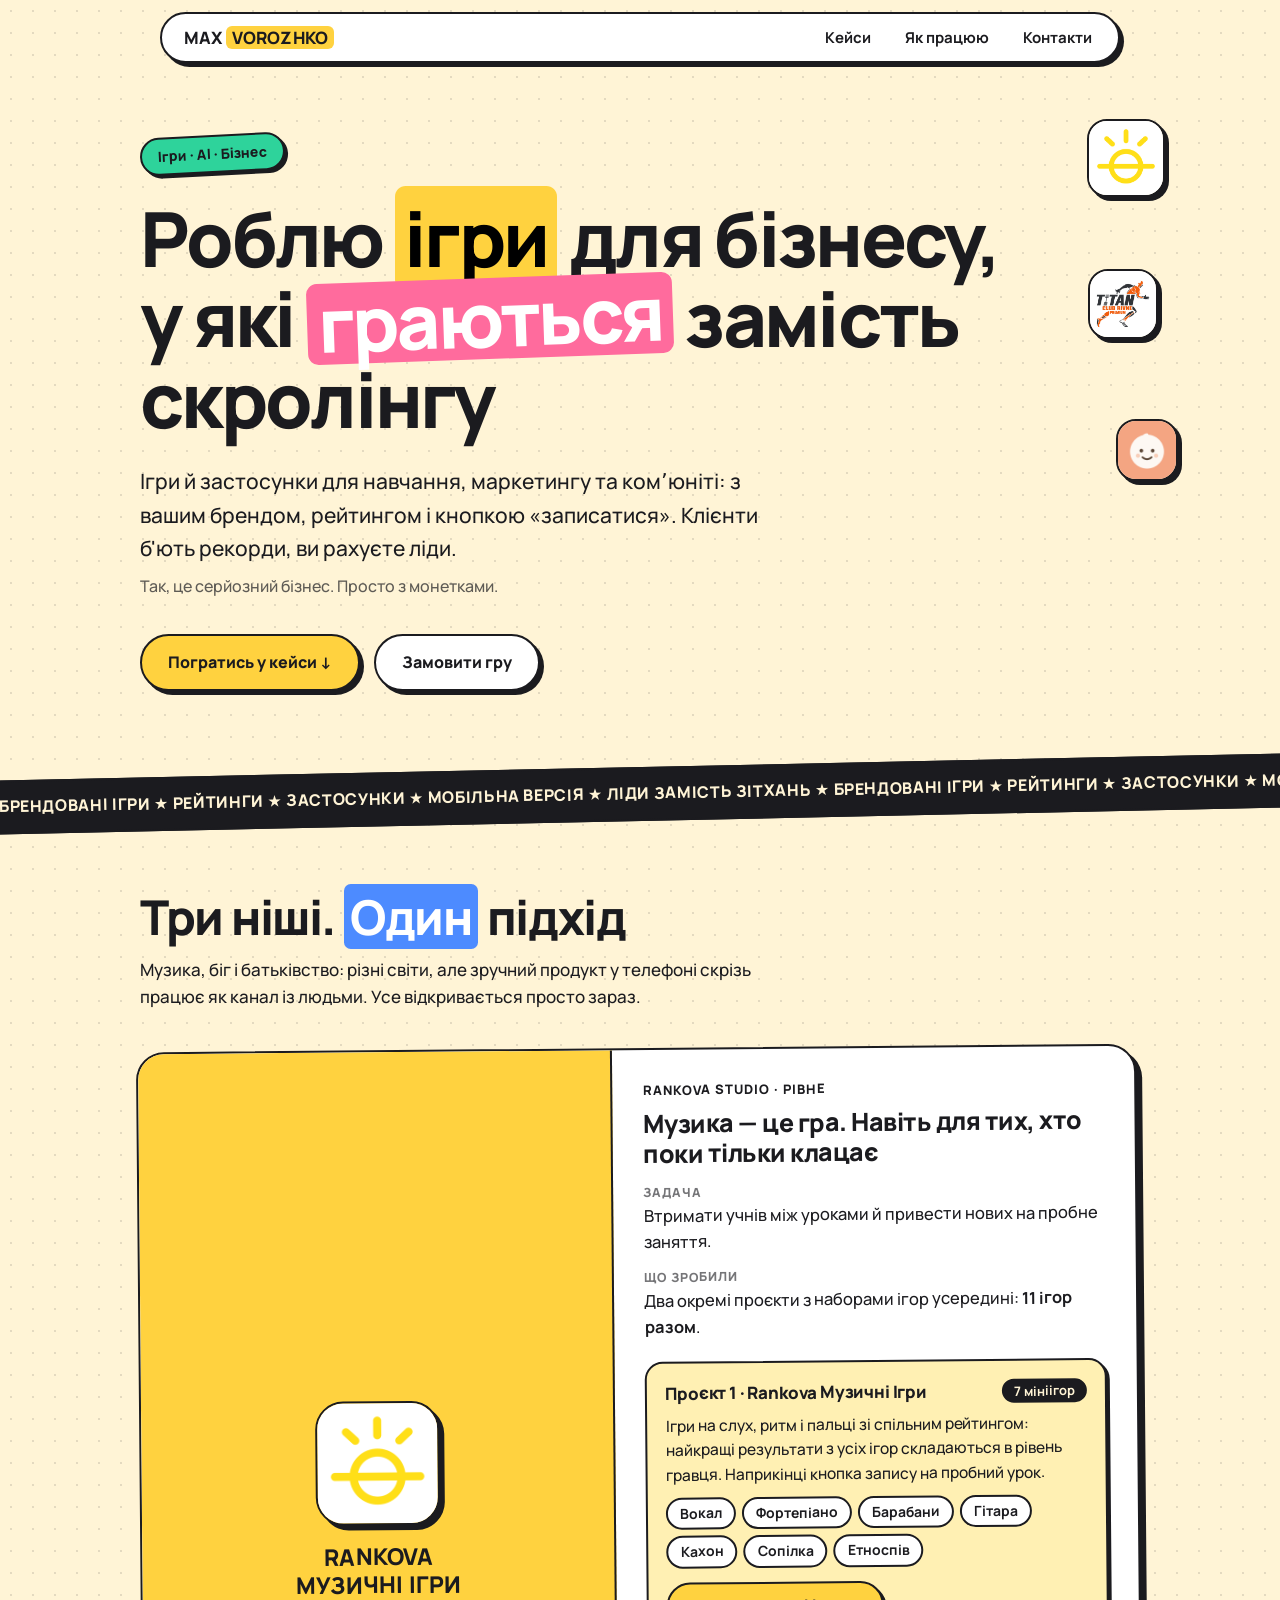
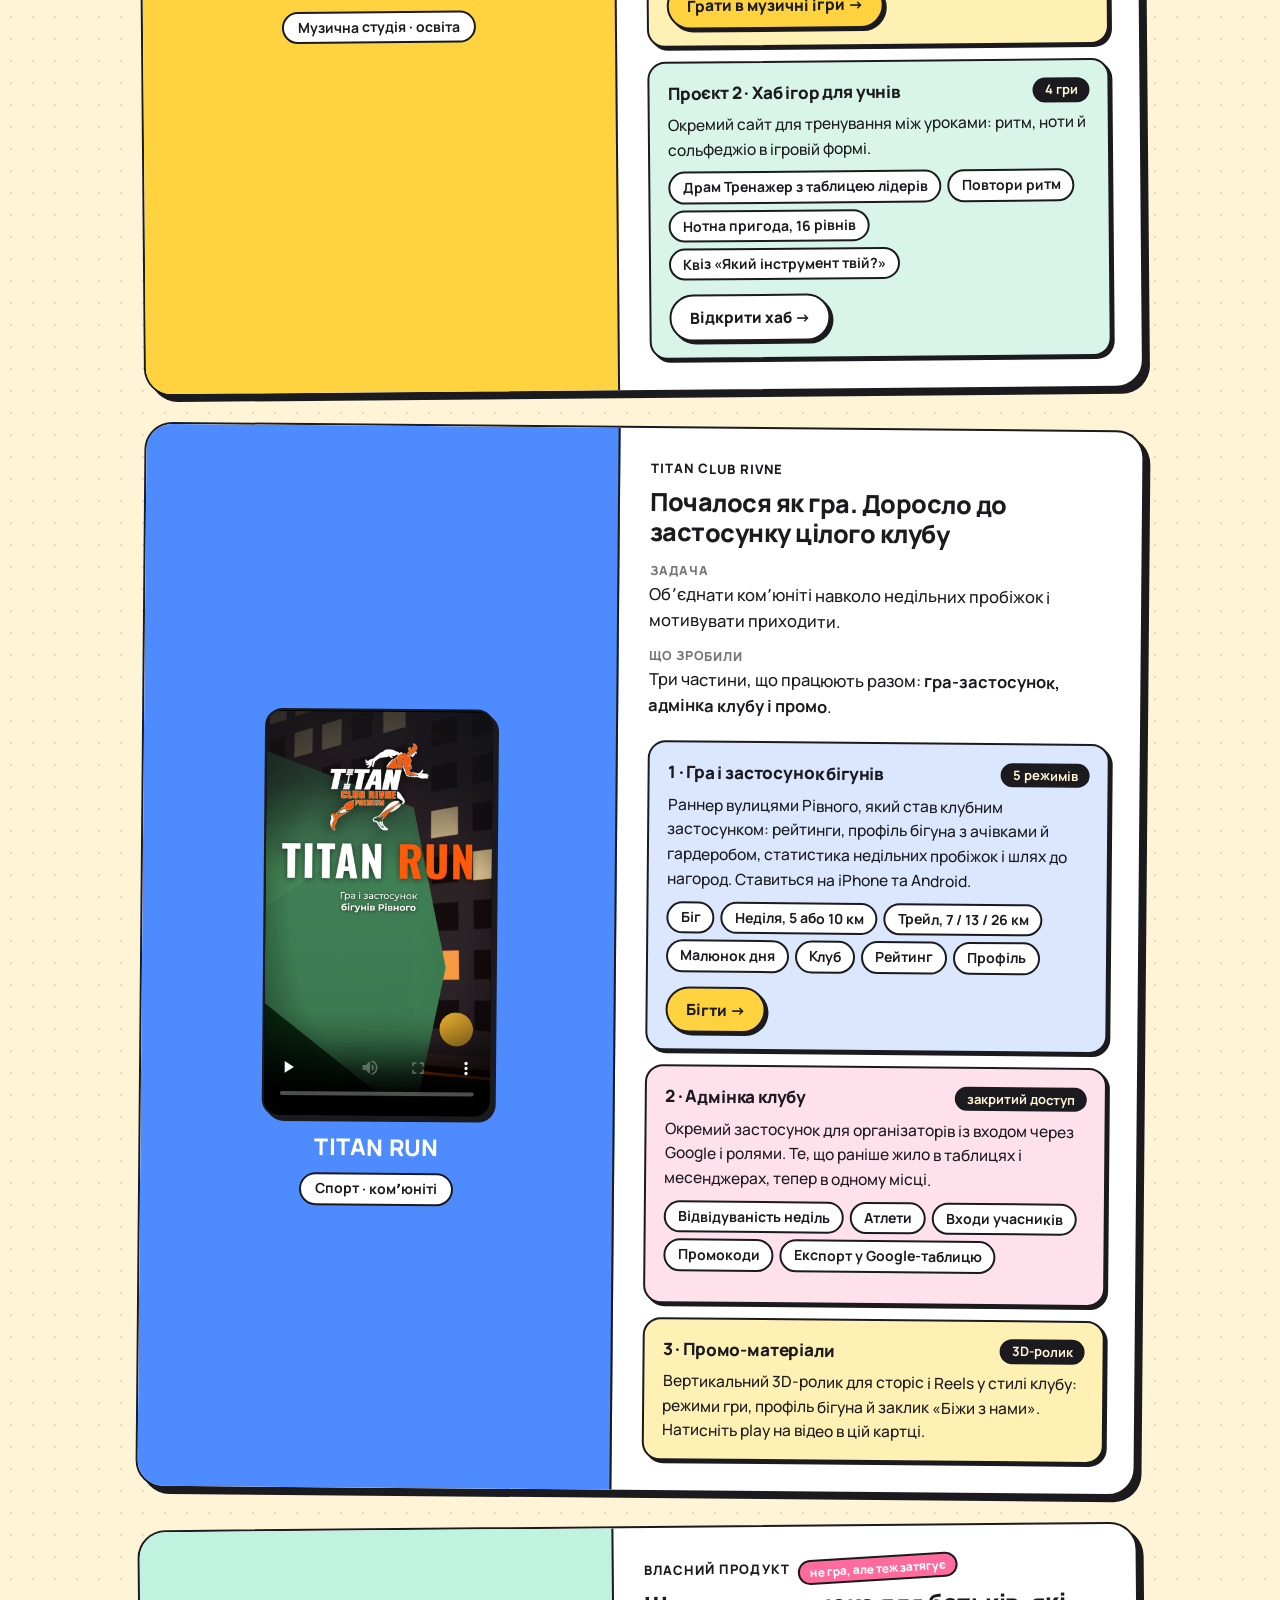
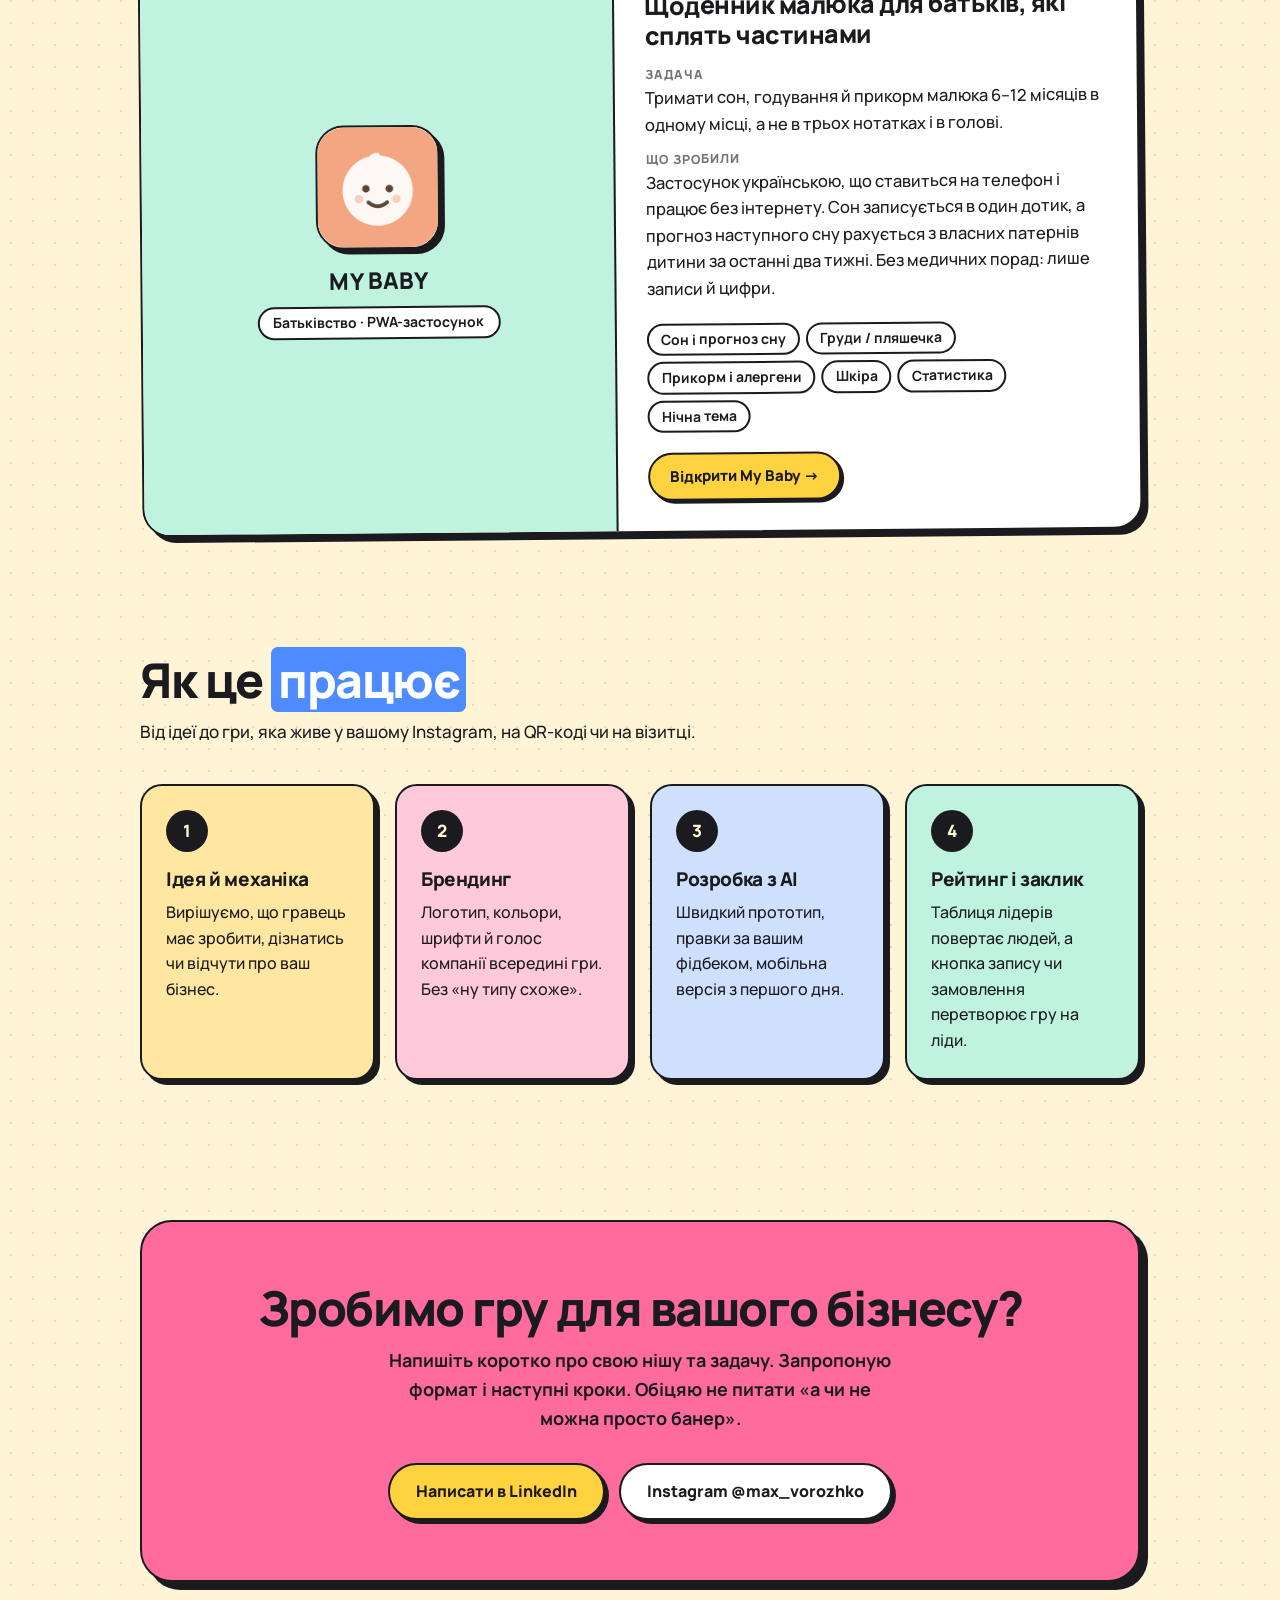
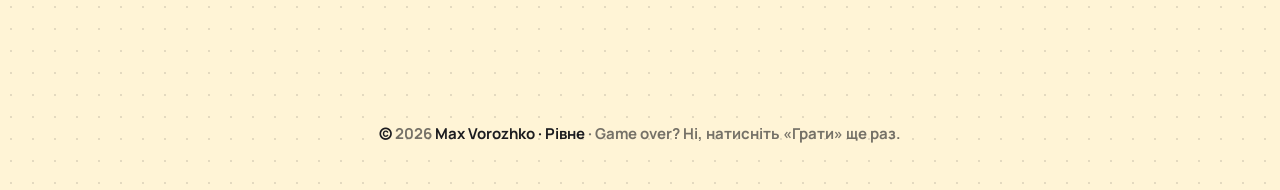
==== ig/index.html @ 33a1a776 "Add Instagram version of the portfolio without the Carbonis case Co-Authored-By: Claude Opus 5.5 <no" ====
<!doctype html>
<html lang="uk">
<head>
<meta charset="utf-8">
<meta name="viewport" content="width=device-width, initial-scale=1">
<title>Max Vorozhko — ігри й застосунки для бізнесу</title>
<meta name="description" content="Роблю брендовані ігри й застосунки для бізнесу: навчання, маркетинг, комʼюніті. Кейси: Rankova Studio, Titan Club Rivne, My Baby.">
<meta property="og:title" content="Max Vorozhko — ігри, в які хочеться зіграти ще раз">
<meta property="og:description" content="Брендовані ігри для бізнесу. Клієнти граються, ви рахуєте ліди.">
<meta property="og:type" content="website">
<meta property="og:url" content="https://max-vorozhko.github.io/ig/">
<meta name="theme-color" content="#fff4d6">
<link rel="icon" href="../favicon.ico" sizes="48x48">
<link rel="icon" type="image/svg+xml" href="../favicon.svg">
<link rel="icon" type="image/png" sizes="32x32" href="../favicon-32.png">
<link rel="icon" type="image/png" sizes="192x192" href="../icon-192.png">
<link rel="apple-touch-icon" href="../apple-touch-icon.png">
<link rel="preconnect" href="https://fonts.googleapis.com">
<link rel="preconnect" href="https://fonts.gstatic.com" crossorigin>
<link href="https://fonts.googleapis.com/css2?family=Manrope:wght@500;700;800&display=swap" rel="stylesheet">
<style>
:root{
  --bg:#fff4d6; --ink:#1b1b1f; --card:#ffffff;
  --yellow:#ffd23f; --pink:#ff6b9d; --blue:#4d8bff; --green:#2ed39b; --orange:#ff8a2a;
  --shadow:6px 6px 0 var(--ink);
}
*{box-sizing:border-box;margin:0;padding:0}
html{scroll-behavior:smooth}
body{
  font-family:"Manrope",system-ui,-apple-system,"Segoe UI",Roboto,sans-serif;
  background:var(--bg);color:var(--ink);line-height:1.6;font-size:17px;font-weight:500;
  background-image:radial-gradient(rgba(27,27,31,.12) 1.2px,transparent 1.2px);
  background-size:22px 22px;
  overflow-x:hidden;
}
a{color:inherit;text-decoration:none}
.wrap{max-width:1040px;margin:0 auto;padding:0 20px}
h1,h2,h3,h4{font-weight:800;letter-spacing:-.02em}

/* nav */
nav{position:sticky;top:12px;z-index:10;margin:12px auto 0;max-width:1000px;padding:0 20px}
nav .bar{
  display:flex;align-items:center;justify-content:space-between;
  background:var(--card);border:2.5px solid var(--ink);border-radius:99px;padding:10px 12px 10px 22px;box-shadow:4px 4px 0 var(--ink);
}
.logo{font-weight:800;font-size:17px;letter-spacing:.01em}
.logo i{font-style:normal;background:var(--yellow);padding:0 6px;border-radius:6px}
nav ul{display:flex;gap:6px;list-style:none;font-weight:700;font-size:15px}
nav ul a{padding:8px 14px;border-radius:99px}
nav ul a:hover{background:var(--yellow)}
@media(max-width:560px){nav ul li:not(:last-child){display:none}}

/* buttons */
.btn{
  display:inline-flex;align-items:center;gap:8px;padding:14px 26px;border-radius:99px;
  font-weight:800;font-size:16px;border:2.5px solid var(--ink);box-shadow:4px 4px 0 var(--ink);
  transition:transform .12s, box-shadow .12s;background:var(--card);
}
.btn:hover{transform:translate(2px,2px);box-shadow:2px 2px 0 var(--ink)}
.btn.y{background:var(--yellow)}
.btn.p{background:var(--pink)}

/* hero */
.hero{padding:72px 0 56px;position:relative}
.sticker{
  display:inline-block;font-weight:800;font-size:14px;background:var(--green);
  border:2.5px solid var(--ink);border-radius:99px;padding:6px 16px;transform:rotate(-3deg);margin-bottom:24px;
  box-shadow:3px 3px 0 var(--ink);
}
h1{font-size:clamp(36px,7vw,76px);line-height:1.06;letter-spacing:-.035em;max-width:880px}
h1 mark{background:var(--yellow);padding:0 .12em;border-radius:.14em;box-decoration-break:clone;-webkit-box-decoration-break:clone}
h1 .sq{display:inline-block;background:var(--pink);color:#fff;padding:0 .14em;border-radius:.14em;transform:rotate(-2deg)}
.lead{margin-top:26px;max-width:620px;font-size:clamp(18px,2.2vw,21px);font-weight:500}
.lead small{display:block;margin-top:8px;opacity:.7;font-size:16px}
.cta{margin-top:34px;display:flex;flex-wrap:wrap;gap:14px}
.float{position:absolute;width:78px;height:78px;border-radius:20px;border:2.5px solid var(--ink);box-shadow:4px 4px 0 var(--ink);background:#fff;animation:bob 3.4s ease-in-out infinite;user-select:none}
.f1{right:9%;top:56px}.f3{top:206px!important}.f4{top:356px!important;right:8%!important}.f2{right:2.5%;top:168px;animation-delay:.8s;width:66px;height:66px}.f3{right:9.5%;top:276px;animation-delay:1.6s;width:70px;height:70px}.f4{right:3%;top:388px;animation-delay:2.4s;width:62px;height:62px}
@keyframes bob{0%,100%{transform:translateY(0) rotate(-6deg)}50%{transform:translateY(-14px) rotate(6deg)}}
@media(max-width:1120px){.float{display:none}}
@media(prefers-reduced-motion:reduce){.float{animation:none}}

/* marquee */
.marquee{border-block:2.5px solid var(--ink);background:var(--ink);color:var(--bg);overflow:hidden;white-space:nowrap;transform:rotate(-1.2deg);margin:20px -20px 10px}
.marquee div{display:inline-block;padding:12px 0;font-size:16px;font-weight:800;letter-spacing:.04em;animation:slide 26s linear infinite}
@keyframes slide{to{transform:translateX(-50%)}}
@media(prefers-reduced-motion:reduce){.marquee div{animation:none}}

/* sections */
section{padding:60px 0}
h2{font-size:clamp(30px,5vw,48px);letter-spacing:-.03em;line-height:1.1;margin-bottom:12px}
h2 mark{background:var(--blue);color:#fff;padding:0 .14em;border-radius:.14em}
.sub{max-width:640px;margin-bottom:38px}

/* cases */
.cases{display:grid;gap:34px}
.case{
  display:grid;grid-template-columns:1fr 1.1fr;background:var(--card);
  border:2.5px solid var(--ink);border-radius:28px;box-shadow:var(--shadow);overflow:hidden;
  transition:transform .15s;
}
.case:nth-child(odd){transform:rotate(-.5deg)}
.case:nth-child(even){transform:rotate(.5deg)}
.case:hover{transform:rotate(0) translateY(-3px)}
@media(max-width:760px){.case,.case:nth-child(n){grid-template-columns:1fr;transform:none}}
.visual{
  min-height:270px;display:flex;flex-direction:column;align-items:center;justify-content:center;gap:8px;padding:30px;text-align:center;
  border-right:2.5px solid var(--ink);
}
@media(max-width:760px){.visual{border-right:0;border-bottom:2.5px solid var(--ink)}}
.visual .app{width:124px;height:124px;border-radius:28px;border:2.5px solid var(--ink);box-shadow:5px 5px 0 var(--ink);background:#fff;margin-bottom:10px}
.visual .name{font-weight:800;font-size:23px;letter-spacing:.01em;line-height:1.2}
.visual .niche{font-size:14px;font-weight:700;background:var(--card);border:2px solid var(--ink);border-radius:99px;padding:3px 14px;margin-top:4px}
.v1{background:var(--yellow)}.v2{background:var(--orange)}.v3{background:var(--blue);color:#fff}.v3 .niche{color:var(--ink)}
.body{padding:30px}
.meta{font-weight:800;font-size:13px;text-transform:uppercase;letter-spacing:.08em;margin-bottom:8px;display:flex;align-items:center;gap:8px;flex-wrap:wrap}
.badge{font-size:12px;background:var(--pink);color:#fff;border:2px solid var(--ink);border-radius:99px;padding:1px 10px;text-transform:none;letter-spacing:0;transform:rotate(-3deg)}
.body h3{font-size:25px;line-height:1.2;margin-bottom:14px}
.body dl{display:grid;gap:12px;margin-bottom:22px}
.body dt{font-size:12.5px;font-weight:800;text-transform:uppercase;letter-spacing:.08em;opacity:.6}
.body dd{font-size:16.5px}
.links{display:flex;flex-wrap:wrap;gap:12px}
.links .btn{padding:10px 20px;font-size:15px;box-shadow:3px 3px 0 var(--ink)}

/* sets inside a case */
.sets{display:grid;gap:14px}
.set{border:2.5px solid var(--ink);border-radius:18px;padding:16px 18px;box-shadow:3px 3px 0 var(--ink)}
.s-arcade{background:#fff0b3}
.s-hub{background:#d9f5ea}
.s-game{background:#dbe7ff}
.s-admin{background:#ffe1ec}
.s-promo{background:#fff0b3}
.s-calc{background:#ffe3c7}
.s-vug{background:#e6f4d7}
.set p:last-child{margin-bottom:0}
.body > .chips{margin-bottom:20px}
.v4{background:#bff2df}
.visual video{width:min(230px,72%);aspect-ratio:9/16;background:#000;border:2.5px solid var(--ink);border-radius:18px;box-shadow:4px 4px 0 var(--ink);margin-bottom:8px}
.set-head{display:flex;align-items:center;justify-content:space-between;gap:10px;flex-wrap:wrap;margin-bottom:6px}
.set-title{font-weight:800;font-size:17px;letter-spacing:-.01em}
.count{font-weight:700;font-size:13px;background:var(--ink);color:var(--bg);border-radius:99px;padding:2px 12px}
.set p{font-size:15.5px;margin-bottom:10px}
.chips{display:flex;flex-wrap:wrap;gap:6px;margin-bottom:14px}
.chips span{font-size:14px;font-weight:700;background:var(--card);border:2px solid var(--ink);border-radius:99px;padding:3px 12px}
.set .btn{padding:9px 18px;font-size:15.5px;box-shadow:3px 3px 0 var(--ink)}

/* how */
.steps{display:grid;grid-template-columns:repeat(auto-fit,minmax(220px,1fr));gap:20px;counter-reset:s}
.step{background:var(--card);border:2.5px solid var(--ink);border-radius:22px;padding:24px;box-shadow:5px 5px 0 var(--ink)}
.step:nth-child(1){background:#ffe7a1}.step:nth-child(2){background:#ffc9dc}.step:nth-child(3){background:#cfe0ff}.step:nth-child(4){background:#bff2df}
.step::before{counter-increment:s;content:counter(s);display:grid;place-items:center;width:42px;height:42px;border-radius:50%;background:var(--ink);color:var(--bg);font-weight:800;margin-bottom:12px}
.step h4{font-size:19px;margin-bottom:6px}
.step p{font-size:16px}

/* contact */
.contact{
  text-align:center;background:var(--pink);border:2.5px solid var(--ink);border-radius:32px;box-shadow:8px 8px 0 var(--ink);
  padding:60px 24px;margin:20px 0 70px;
}
.contact p{max-width:520px;margin:12px auto 30px;font-weight:700;font-size:18px}
.contact .cta{justify-content:center;margin-top:0}

footer{padding:10px 0 44px;text-align:center;font-weight:700;font-size:15px}
footer span{opacity:.6}
</style>
</head>
<body>

<nav>
  <div class="bar">
    <a href="#" class="logo">MAX <i>VOROZHKO</i></a>
    <ul>
      <li><a href="#cases">Кейси</a></li>
      <li><a href="#how">Як працюю</a></li>
      <li><a href="#contact">Контакти</a></li>
    </ul>
  </div>
</nav>

<header class="hero">
  <div class="wrap">
    <span class="sticker">Ігри · AI · Бізнес</span>
    <h1>Роблю <mark>ігри</mark> для бізнесу, у які <span class="sq">граються</span> замість скролінгу</h1>
    <p class="lead">Ігри й застосунки для навчання, маркетингу та комʼюніті: з вашим брендом, рейтингом і кнопкою «записатися». Клієнти б'ють рекорди, ви рахуєте ліди.
      <small>Так, це серйозний бізнес. Просто з монетками.</small></p>
    <div class="cta">
      <a class="btn y" href="#cases">Погратись у кейси ↓</a>
      <a class="btn" href="#contact">Замовити гру</a>
    </div>
    <img class="float f1" src="../icons/rankova.png" alt="" width="78" height="78">
    <img class="float f3" src="../icons/titan.png" alt="" width="70" height="70">
    <img class="float f4" src="../icons/mybaby.png" alt="" width="62" height="62">
  </div>
</header>

<div class="marquee" aria-hidden="true"><div>
  ★ БРЕНДОВАНІ ІГРИ ★ РЕЙТИНГИ ★ ЗАСТОСУНКИ ★ МОБІЛЬНА ВЕРСІЯ ★ ЛІДИ ЗАМІСТЬ ЗІТХАНЬ ★ БРЕНДОВАНІ ІГРИ ★ РЕЙТИНГИ ★ ЗАСТОСУНКИ ★ МОБІЛЬНА ВЕРСІЯ ★ ЛІДИ ЗАМІСТЬ ЗІТХАНЬ ★ БРЕНДОВАНІ ІГРИ ★ РЕЙТИНГИ ★ ЗАСТОСУНКИ ★ МОБІЛЬНА ВЕРСІЯ ★ ЛІДИ ЗАМІСТЬ ЗІТХАНЬ ★ БРЕНДОВАНІ ІГРИ ★ РЕЙТИНГИ ★ ЗАСТОСУНКИ ★ МОБІЛЬНА ВЕРСІЯ ★ ЛІДИ ЗАМІСТЬ ЗІТХАНЬ
</div></div>

<section id="cases">
  <div class="wrap">
    <h2>Три ніші. <mark>Один</mark> підхід</h2>
    <p class="sub">Музика, біг і батьківство: різні світи, але зручний продукт у телефоні скрізь працює як канал із людьми. Усе відкривається просто зараз.</p>

    <div class="cases">

      <article class="case">
        <div class="visual v1">
          <img class="app" src="../icons/rankova.png" alt="Іконка Rankova Музичні Ігри" width="124" height="124">
          <div class="name">RANKOVA<br>МУЗИЧНІ ІГРИ</div>
          <div class="niche">Музична студія · освіта</div>
        </div>
        <div class="body">
          <div class="meta">Rankova Studio · Рівне</div>
          <h3>Музика — це гра. Навіть для тих, хто поки тільки клацає</h3>
          <dl>
            <div><dt>Задача</dt><dd>Втримати учнів між уроками й привести нових на пробне заняття.</dd></div>
            <div><dt>Що зробили</dt><dd>Два окремі проєкти з наборами ігор усередині: <b>11 ігор разом</b>.</dd></div>
          </dl>
          <div class="sets">
            <div class="set s-arcade">
              <div class="set-head"><span class="set-title">Проєкт 1 · Rankova Музичні Ігри</span><span class="count">7 мініігор</span></div>
              <p>Ігри на слух, ритм і пальці зі спільним рейтингом: найкращі результати з усіх ігор складаються в рівень гравця. Наприкінці кнопка запису на пробний урок.</p>
              <div class="chips"><span>Вокал</span><span>Фортепіано</span><span>Барабани</span><span>Гітара</span><span>Кахон</span><span>Сопілка</span><span>Етноспів</span></div>
              <a class="btn y" href="https://max-vorozhko.github.io/rankova-arcade/" target="_blank" rel="noopener">Грати в музичні ігри →</a>
            </div>
            <div class="set s-hub">
              <div class="set-head"><span class="set-title">Проєкт 2 · Хаб ігор для учнів</span><span class="count">4 гри</span></div>
              <p>Окремий сайт для тренування між уроками: ритм, ноти й сольфеджіо в ігровій формі.</p>
              <div class="chips"><span>Драм Тренажер з таблицею лідерів</span><span>Повтори ритм</span><span>Нотна пригода, 16 рівнів</span><span>Квіз «Який інструмент твій?»</span></div>
              <a class="btn" href="https://max-vorozhko.github.io/rankova_usefull/" target="_blank" rel="noopener">Відкрити хаб →</a>
            </div>
          </div>
        </div>
      </article>

      <article class="case">
        <div class="visual v3">
          <video controls playsinline preload="none" poster="../media/titan-run-promo.jpg" aria-label="Промо-ролик Titan Run">
            <source src="../media/titan-run-promo.mp4" type="video/mp4">
          </video>
          <div class="name">TITAN RUN</div>
          <div class="niche">Спорт · комʼюніті</div>
        </div>
        <div class="body">
          <div class="meta">Titan Club Rivne</div>
          <h3>Почалося як гра. Доросло до застосунку цілого клубу</h3>
          <dl>
            <div><dt>Задача</dt><dd>Обʼєднати комʼюніті навколо недільних пробіжок і мотивувати приходити.</dd></div>
            <div><dt>Що зробили</dt><dd>Три частини, що працюють разом: <b>гра-застосунок, адмінка клубу і промо</b>.</dd></div>
          </dl>
          <div class="sets">
            <div class="set s-game">
              <div class="set-head"><span class="set-title">1 · Гра і застосунок бігунів</span><span class="count">5 режимів</span></div>
              <p>Раннер вулицями Рівного, який став клубним застосунком: рейтинги, профіль бігуна з ачівками й гардеробом, статистика недільних пробіжок і шлях до нагород. Ставиться на iPhone та Android.</p>
              <div class="chips"><span>Біг</span><span>Неділя, 5 або 10 км</span><span>Трейл, 7 / 13 / 26 км</span><span>Малюнок дня</span><span>Клуб</span><span>Рейтинг</span><span>Профіль</span></div>
              <a class="btn y" href="https://max-vorozhko.github.io/Titan-Club-Rivne/" target="_blank" rel="noopener">Бігти →</a>
            </div>
            <div class="set s-admin">
              <div class="set-head"><span class="set-title">2 · Адмінка клубу</span><span class="count">закритий доступ</span></div>
              <p>Окремий застосунок для організаторів із входом через Google і ролями. Те, що раніше жило в таблицях і месенджерах, тепер в одному місці.</p>
              <div class="chips"><span>Відвідуваність неділь</span><span>Атлети</span><span>Входи учасників</span><span>Промокоди</span><span>Експорт у Google-таблицю</span></div>
            </div>
            <div class="set s-promo">
              <div class="set-head"><span class="set-title">3 · Промо-матеріали</span><span class="count">3D-ролик</span></div>
              <p>Вертикальний 3D-ролик для сторіс і Reels у стилі клубу: режими гри, профіль бігуна й заклик «Біжи з нами». Натисніть play на відео в цій картці.</p>
            </div>
          </div>
        </div>
      </article>

      <article class="case">
        <div class="visual v4">
          <img class="app" src="../icons/mybaby.png" alt="Іконка My Baby" width="124" height="124">
          <div class="name">MY BABY</div>
          <div class="niche">Батьківство · PWA-застосунок</div>
        </div>
        <div class="body">
          <div class="meta">Власний продукт <span class="badge">не гра, але теж затягує</span></div>
          <h3>Щоденник малюка для батьків, які сплять частинами</h3>
          <dl>
            <div><dt>Задача</dt><dd>Тримати сон, годування й прикорм малюка 6–12 місяців в одному місці, а не в трьох нотатках і в голові.</dd></div>
            <div><dt>Що зробили</dt><dd>Застосунок українською, що ставиться на телефон і працює без інтернету. Сон записується в один дотик, а прогноз наступного сну рахується з власних патернів дитини за останні два тижні. Без медичних порад: лише записи й цифри.</dd></div>
          </dl>
          <div class="chips"><span>Сон і прогноз сну</span><span>Груди / пляшечка</span><span>Прикорм і алергени</span><span>Шкіра</span><span>Статистика</span><span>Нічна тема</span></div>
          <div class="links">
            <a class="btn y" href="https://max-vorozhko.github.io/My-baby/" target="_blank" rel="noopener">Відкрити My Baby →</a>
          </div>
        </div>
      </article>

    </div>
  </div>
</section>

<section id="how">
  <div class="wrap">
    <h2>Як це <mark>працює</mark></h2>
    <p class="sub">Від ідеї до гри, яка живе у вашому Instagram, на QR-коді чи на візитці.</p>
    <div class="steps">
      <div class="step"><h4>Ідея й механіка</h4><p>Вирішуємо, що гравець має зробити, дізнатись чи відчути про ваш бізнес.</p></div>
      <div class="step"><h4>Брендинг</h4><p>Логотип, кольори, шрифти й голос компанії всередині гри. Без «ну типу схоже».</p></div>
      <div class="step"><h4>Розробка з AI</h4><p>Швидкий прототип, правки за вашим фідбеком, мобільна версія з першого дня.</p></div>
      <div class="step"><h4>Рейтинг і заклик</h4><p>Таблиця лідерів повертає людей, а кнопка запису чи замовлення перетворює гру на ліди.</p></div>
    </div>
  </div>
</section>

<section id="contact">
  <div class="wrap">
    <div class="contact">
      <h2>Зробимо гру для вашого бізнесу?</h2>
      <p>Напишіть коротко про свою нішу та задачу. Запропоную формат і наступні кроки. Обіцяю не питати «а чи не можна просто банер».</p>
      <div class="cta">
        <a class="btn y" href="https://www.linkedin.com/in/max-vorozhko/" target="_blank" rel="noopener">Написати в LinkedIn</a>
        <a class="btn" href="https://www.instagram.com/max_vorozhko/" target="_blank" rel="noopener">Instagram @max_vorozhko</a>
      </div>
    </div>
  </div>
</section>

<footer>
  <div class="wrap">© <span id="y">2026</span> Max Vorozhko · Рівне <span>· Game over? Ні, натисніть «Грати» ще раз.</span></div>
</footer>

<script>document.getElementById('y').textContent = new Date().getFullYear();</script>
</body>
</html>
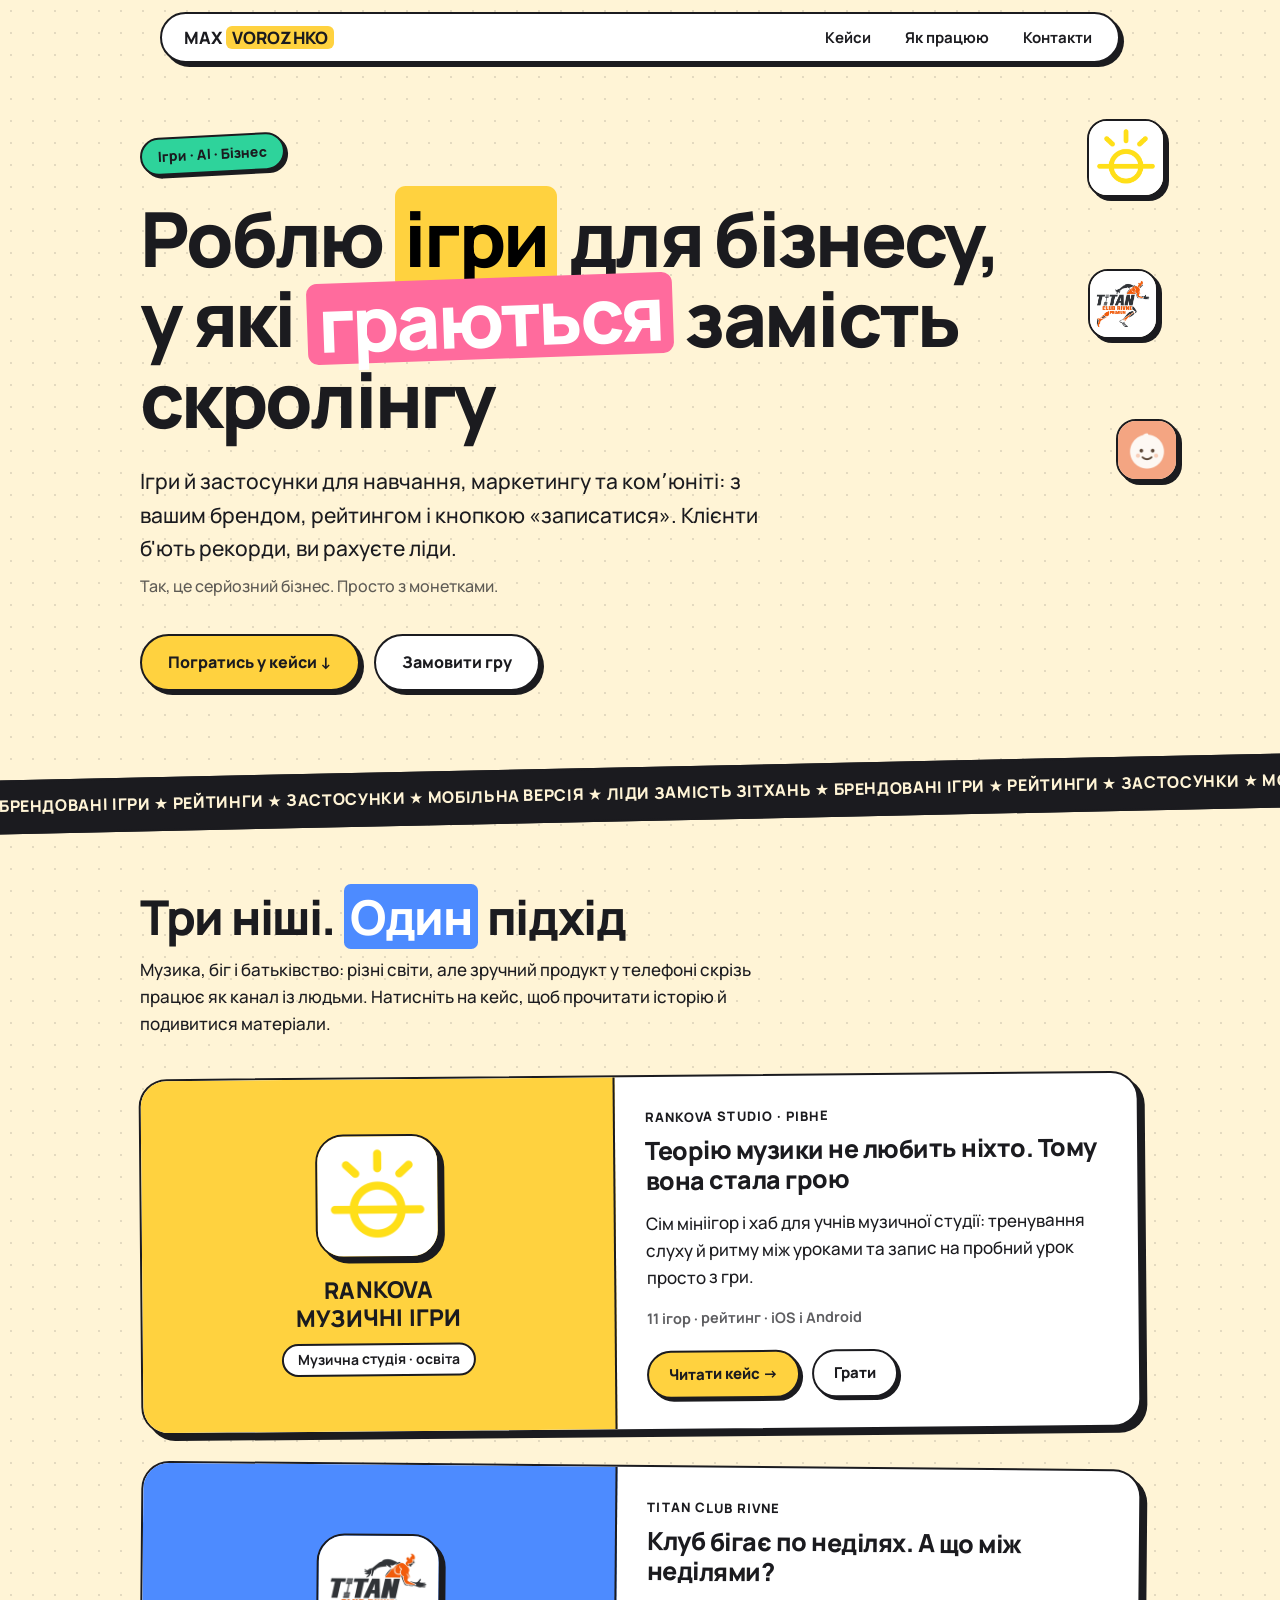
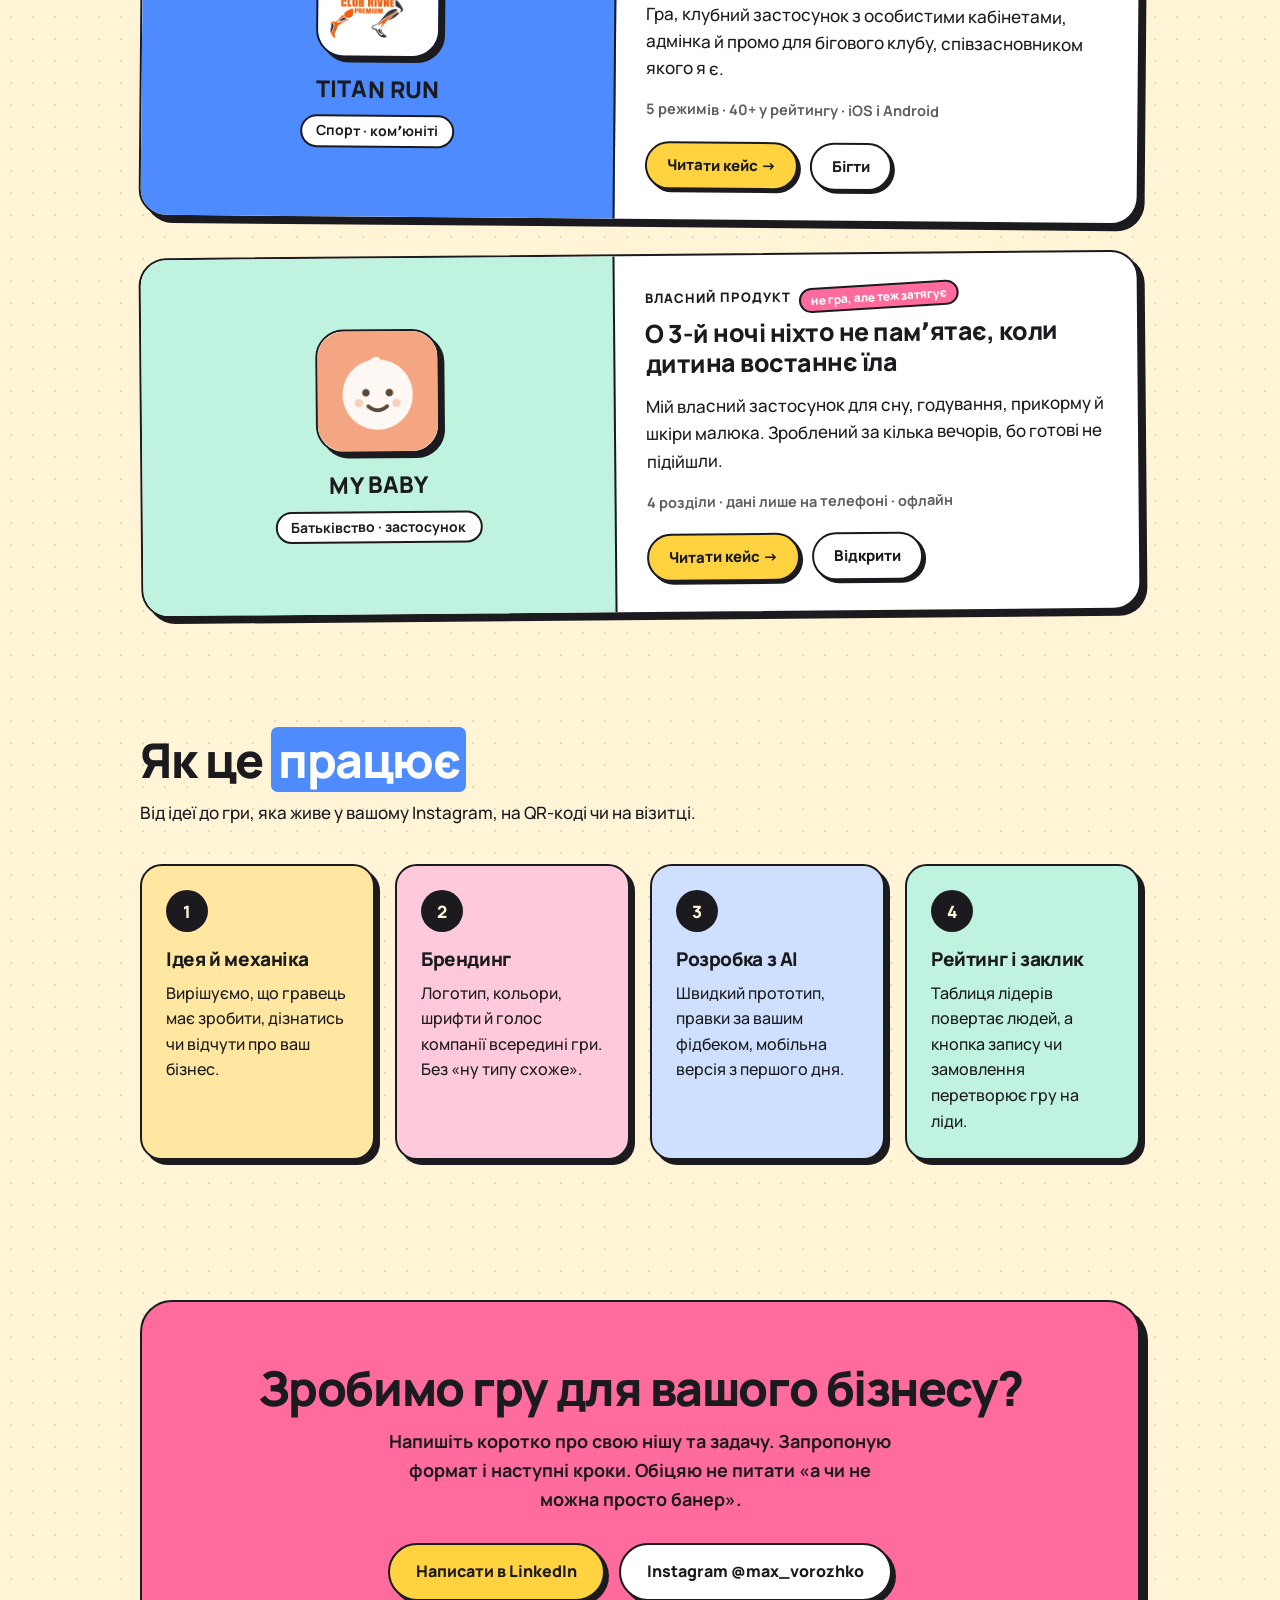
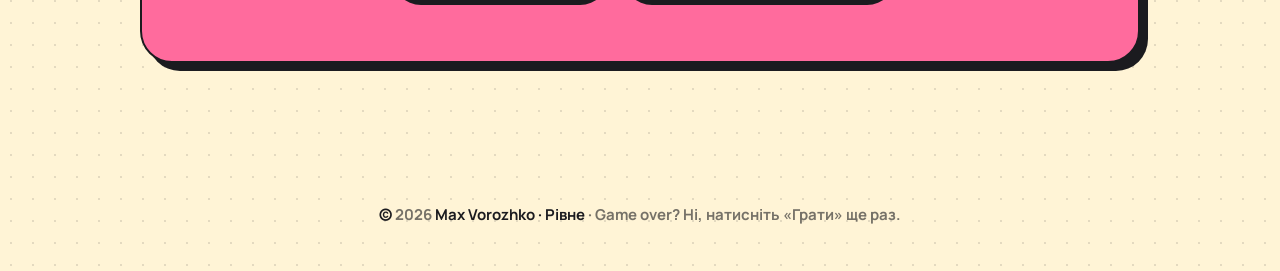
==== commit 8b3b5b55: "Case pages with marketing materials; short case cards on home and Instagram page Each case now has i" ====
--- a/ig/index.html
+++ b/ig/index.html
@@ -4,12 +4,13 @@
 <meta charset="utf-8">
 <meta name="viewport" content="width=device-width, initial-scale=1">
 <title>Max Vorozhko — ігри й застосунки для бізнесу</title>
-<meta name="description" content="Роблю брендовані ігри й застосунки для бізнесу: навчання, маркетинг, комʼюніті. Кейси: Rankova Studio, Titan Club Rivne, My Baby.">
-<meta property="og:title" content="Max Vorozhko — ігри, в які хочеться зіграти ще раз">
-<meta property="og:description" content="Брендовані ігри для бізнесу. Клієнти граються, ви рахуєте ліди.">
+<meta name="description" content="Роблю брендовані ігри й застосунки для бізнесу: навчання, маркетинг, комʼюніті. Кейси: Rankova Музичні Ігри, Titan Club Rivne, My Baby.">
+<meta property="og:title" content="Max Vorozhko — ігри й застосунки для бізнесу">
+<meta property="og:description" content="Роблю брендовані ігри й застосунки для бізнесу: навчання, маркетинг, комʼюніті. Кейси: Rankova Музичні Ігри, Titan Club Rivne, My Baby.">
 <meta property="og:type" content="website">
 <meta property="og:url" content="https://max-vorozhko.github.io/ig/">
 <meta name="theme-color" content="#fff4d6">
+
 <link rel="icon" href="../favicon.ico" sizes="48x48">
 <link rel="icon" type="image/svg+xml" href="../favicon.svg">
 <link rel="icon" type="image/png" sizes="32x32" href="../favicon-32.png">
@@ -18,160 +19,15 @@
 <link rel="preconnect" href="https://fonts.googleapis.com">
 <link rel="preconnect" href="https://fonts.gstatic.com" crossorigin>
 <link href="https://fonts.googleapis.com/css2?family=Manrope:wght@500;700;800&display=swap" rel="stylesheet">
-<style>
-:root{
-  --bg:#fff4d6; --ink:#1b1b1f; --card:#ffffff;
-  --yellow:#ffd23f; --pink:#ff6b9d; --blue:#4d8bff; --green:#2ed39b; --orange:#ff8a2a;
-  --shadow:6px 6px 0 var(--ink);
-}
-*{box-sizing:border-box;margin:0;padding:0}
-html{scroll-behavior:smooth}
-body{
-  font-family:"Manrope",system-ui,-apple-system,"Segoe UI",Roboto,sans-serif;
-  background:var(--bg);color:var(--ink);line-height:1.6;font-size:17px;font-weight:500;
-  background-image:radial-gradient(rgba(27,27,31,.12) 1.2px,transparent 1.2px);
-  background-size:22px 22px;
-  overflow-x:hidden;
-}
-a{color:inherit;text-decoration:none}
-.wrap{max-width:1040px;margin:0 auto;padding:0 20px}
-h1,h2,h3,h4{font-weight:800;letter-spacing:-.02em}
-
-/* nav */
-nav{position:sticky;top:12px;z-index:10;margin:12px auto 0;max-width:1000px;padding:0 20px}
-nav .bar{
-  display:flex;align-items:center;justify-content:space-between;
-  background:var(--card);border:2.5px solid var(--ink);border-radius:99px;padding:10px 12px 10px 22px;box-shadow:4px 4px 0 var(--ink);
-}
-.logo{font-weight:800;font-size:17px;letter-spacing:.01em}
-.logo i{font-style:normal;background:var(--yellow);padding:0 6px;border-radius:6px}
-nav ul{display:flex;gap:6px;list-style:none;font-weight:700;font-size:15px}
-nav ul a{padding:8px 14px;border-radius:99px}
-nav ul a:hover{background:var(--yellow)}
-@media(max-width:560px){nav ul li:not(:last-child){display:none}}
-
-/* buttons */
-.btn{
-  display:inline-flex;align-items:center;gap:8px;padding:14px 26px;border-radius:99px;
-  font-weight:800;font-size:16px;border:2.5px solid var(--ink);box-shadow:4px 4px 0 var(--ink);
-  transition:transform .12s, box-shadow .12s;background:var(--card);
-}
-.btn:hover{transform:translate(2px,2px);box-shadow:2px 2px 0 var(--ink)}
-.btn.y{background:var(--yellow)}
-.btn.p{background:var(--pink)}
-
-/* hero */
-.hero{padding:72px 0 56px;position:relative}
-.sticker{
-  display:inline-block;font-weight:800;font-size:14px;background:var(--green);
-  border:2.5px solid var(--ink);border-radius:99px;padding:6px 16px;transform:rotate(-3deg);margin-bottom:24px;
-  box-shadow:3px 3px 0 var(--ink);
-}
-h1{font-size:clamp(36px,7vw,76px);line-height:1.06;letter-spacing:-.035em;max-width:880px}
-h1 mark{background:var(--yellow);padding:0 .12em;border-radius:.14em;box-decoration-break:clone;-webkit-box-decoration-break:clone}
-h1 .sq{display:inline-block;background:var(--pink);color:#fff;padding:0 .14em;border-radius:.14em;transform:rotate(-2deg)}
-.lead{margin-top:26px;max-width:620px;font-size:clamp(18px,2.2vw,21px);font-weight:500}
-.lead small{display:block;margin-top:8px;opacity:.7;font-size:16px}
-.cta{margin-top:34px;display:flex;flex-wrap:wrap;gap:14px}
-.float{position:absolute;width:78px;height:78px;border-radius:20px;border:2.5px solid var(--ink);box-shadow:4px 4px 0 var(--ink);background:#fff;animation:bob 3.4s ease-in-out infinite;user-select:none}
-.f1{right:9%;top:56px}.f3{top:206px!important}.f4{top:356px!important;right:8%!important}.f2{right:2.5%;top:168px;animation-delay:.8s;width:66px;height:66px}.f3{right:9.5%;top:276px;animation-delay:1.6s;width:70px;height:70px}.f4{right:3%;top:388px;animation-delay:2.4s;width:62px;height:62px}
-@keyframes bob{0%,100%{transform:translateY(0) rotate(-6deg)}50%{transform:translateY(-14px) rotate(6deg)}}
-@media(max-width:1120px){.float{display:none}}
-@media(prefers-reduced-motion:reduce){.float{animation:none}}
-
-/* marquee */
-.marquee{border-block:2.5px solid var(--ink);background:var(--ink);color:var(--bg);overflow:hidden;white-space:nowrap;transform:rotate(-1.2deg);margin:20px -20px 10px}
-.marquee div{display:inline-block;padding:12px 0;font-size:16px;font-weight:800;letter-spacing:.04em;animation:slide 26s linear infinite}
-@keyframes slide{to{transform:translateX(-50%)}}
-@media(prefers-reduced-motion:reduce){.marquee div{animation:none}}
-
-/* sections */
-section{padding:60px 0}
-h2{font-size:clamp(30px,5vw,48px);letter-spacing:-.03em;line-height:1.1;margin-bottom:12px}
-h2 mark{background:var(--blue);color:#fff;padding:0 .14em;border-radius:.14em}
-.sub{max-width:640px;margin-bottom:38px}
-
-/* cases */
-.cases{display:grid;gap:34px}
-.case{
-  display:grid;grid-template-columns:1fr 1.1fr;background:var(--card);
-  border:2.5px solid var(--ink);border-radius:28px;box-shadow:var(--shadow);overflow:hidden;
-  transition:transform .15s;
-}
-.case:nth-child(odd){transform:rotate(-.5deg)}
-.case:nth-child(even){transform:rotate(.5deg)}
-.case:hover{transform:rotate(0) translateY(-3px)}
-@media(max-width:760px){.case,.case:nth-child(n){grid-template-columns:1fr;transform:none}}
-.visual{
-  min-height:270px;display:flex;flex-direction:column;align-items:center;justify-content:center;gap:8px;padding:30px;text-align:center;
-  border-right:2.5px solid var(--ink);
-}
-@media(max-width:760px){.visual{border-right:0;border-bottom:2.5px solid var(--ink)}}
-.visual .app{width:124px;height:124px;border-radius:28px;border:2.5px solid var(--ink);box-shadow:5px 5px 0 var(--ink);background:#fff;margin-bottom:10px}
-.visual .name{font-weight:800;font-size:23px;letter-spacing:.01em;line-height:1.2}
-.visual .niche{font-size:14px;font-weight:700;background:var(--card);border:2px solid var(--ink);border-radius:99px;padding:3px 14px;margin-top:4px}
-.v1{background:var(--yellow)}.v2{background:var(--orange)}.v3{background:var(--blue);color:#fff}.v3 .niche{color:var(--ink)}
-.body{padding:30px}
-.meta{font-weight:800;font-size:13px;text-transform:uppercase;letter-spacing:.08em;margin-bottom:8px;display:flex;align-items:center;gap:8px;flex-wrap:wrap}
-.badge{font-size:12px;background:var(--pink);color:#fff;border:2px solid var(--ink);border-radius:99px;padding:1px 10px;text-transform:none;letter-spacing:0;transform:rotate(-3deg)}
-.body h3{font-size:25px;line-height:1.2;margin-bottom:14px}
-.body dl{display:grid;gap:12px;margin-bottom:22px}
-.body dt{font-size:12.5px;font-weight:800;text-transform:uppercase;letter-spacing:.08em;opacity:.6}
-.body dd{font-size:16.5px}
-.links{display:flex;flex-wrap:wrap;gap:12px}
-.links .btn{padding:10px 20px;font-size:15px;box-shadow:3px 3px 0 var(--ink)}
-
-/* sets inside a case */
-.sets{display:grid;gap:14px}
-.set{border:2.5px solid var(--ink);border-radius:18px;padding:16px 18px;box-shadow:3px 3px 0 var(--ink)}
-.s-arcade{background:#fff0b3}
-.s-hub{background:#d9f5ea}
-.s-game{background:#dbe7ff}
-.s-admin{background:#ffe1ec}
-.s-promo{background:#fff0b3}
-.s-calc{background:#ffe3c7}
-.s-vug{background:#e6f4d7}
-.set p:last-child{margin-bottom:0}
-.body > .chips{margin-bottom:20px}
-.v4{background:#bff2df}
-.visual video{width:min(230px,72%);aspect-ratio:9/16;background:#000;border:2.5px solid var(--ink);border-radius:18px;box-shadow:4px 4px 0 var(--ink);margin-bottom:8px}
-.set-head{display:flex;align-items:center;justify-content:space-between;gap:10px;flex-wrap:wrap;margin-bottom:6px}
-.set-title{font-weight:800;font-size:17px;letter-spacing:-.01em}
-.count{font-weight:700;font-size:13px;background:var(--ink);color:var(--bg);border-radius:99px;padding:2px 12px}
-.set p{font-size:15.5px;margin-bottom:10px}
-.chips{display:flex;flex-wrap:wrap;gap:6px;margin-bottom:14px}
-.chips span{font-size:14px;font-weight:700;background:var(--card);border:2px solid var(--ink);border-radius:99px;padding:3px 12px}
-.set .btn{padding:9px 18px;font-size:15.5px;box-shadow:3px 3px 0 var(--ink)}
-
-/* how */
-.steps{display:grid;grid-template-columns:repeat(auto-fit,minmax(220px,1fr));gap:20px;counter-reset:s}
-.step{background:var(--card);border:2.5px solid var(--ink);border-radius:22px;padding:24px;box-shadow:5px 5px 0 var(--ink)}
-.step:nth-child(1){background:#ffe7a1}.step:nth-child(2){background:#ffc9dc}.step:nth-child(3){background:#cfe0ff}.step:nth-child(4){background:#bff2df}
-.step::before{counter-increment:s;content:counter(s);display:grid;place-items:center;width:42px;height:42px;border-radius:50%;background:var(--ink);color:var(--bg);font-weight:800;margin-bottom:12px}
-.step h4{font-size:19px;margin-bottom:6px}
-.step p{font-size:16px}
-
-/* contact */
-.contact{
-  text-align:center;background:var(--pink);border:2.5px solid var(--ink);border-radius:32px;box-shadow:8px 8px 0 var(--ink);
-  padding:60px 24px;margin:20px 0 70px;
-}
-.contact p{max-width:520px;margin:12px auto 30px;font-weight:700;font-size:18px}
-.contact .cta{justify-content:center;margin-top:0}
-
-footer{padding:10px 0 44px;text-align:center;font-weight:700;font-size:15px}
-footer span{opacity:.6}
-</style>
-</head>
-<body>
+<link rel="stylesheet" href="../css/site.css?v=5">
+</head><style>.f3{top:206px!important}.f4{top:356px!important;right:8%!important}</style>
+<body data-ig="1">
 
 <nav>
   <div class="bar">
     <a href="#" class="logo">MAX <i>VOROZHKO</i></a>
     <ul>
-      <li><a href="#cases">Кейси</a></li>
-      <li><a href="#how">Як працюю</a></li>
-      <li><a href="#contact">Контакти</a></li>
+      <li><a href="#cases">Кейси</a></li><li><a href="#how">Як працюю</a></li><li><a href="#contact">Контакти</a></li>
     </ul>
   </div>
 </nav>
@@ -196,95 +52,56 @@
   ★ БРЕНДОВАНІ ІГРИ ★ РЕЙТИНГИ ★ ЗАСТОСУНКИ ★ МОБІЛЬНА ВЕРСІЯ ★ ЛІДИ ЗАМІСТЬ ЗІТХАНЬ ★ БРЕНДОВАНІ ІГРИ ★ РЕЙТИНГИ ★ ЗАСТОСУНКИ ★ МОБІЛЬНА ВЕРСІЯ ★ ЛІДИ ЗАМІСТЬ ЗІТХАНЬ ★ БРЕНДОВАНІ ІГРИ ★ РЕЙТИНГИ ★ ЗАСТОСУНКИ ★ МОБІЛЬНА ВЕРСІЯ ★ ЛІДИ ЗАМІСТЬ ЗІТХАНЬ ★ БРЕНДОВАНІ ІГРИ ★ РЕЙТИНГИ ★ ЗАСТОСУНКИ ★ МОБІЛЬНА ВЕРСІЯ ★ ЛІДИ ЗАМІСТЬ ЗІТХАНЬ
 </div></div>
 
+
 <section id="cases">
   <div class="wrap">
     <h2>Три ніші. <mark>Один</mark> підхід</h2>
-    <p class="sub">Музика, біг і батьківство: різні світи, але зручний продукт у телефоні скрізь працює як канал із людьми. Усе відкривається просто зараз.</p>
+    <p class="sub">Музика, біг і батьківство: різні світи, але зручний продукт у телефоні скрізь працює як канал із людьми. Натисніть на кейс, щоб прочитати історію й подивитися матеріали.</p>
 
     <div class="cases">
 
       <article class="case">
-        <div class="visual v1">
-          <img class="app" src="../icons/rankova.png" alt="Іконка Rankova Музичні Ігри" width="124" height="124">
+        <a class="visual v1" href="../cases/rankova/?from=ig" aria-label="Кейс Rankova Музичні Ігри">
+          <img class="app" src="../icons/rankova.png" alt="" width="124" height="124">
           <div class="name">RANKOVA<br>МУЗИЧНІ ІГРИ</div>
           <div class="niche">Музична студія · освіта</div>
-        </div>
+        </a>
         <div class="body">
           <div class="meta">Rankova Studio · Рівне</div>
-          <h3>Музика — це гра. Навіть для тих, хто поки тільки клацає</h3>
-          <dl>
-            <div><dt>Задача</dt><dd>Втримати учнів між уроками й привести нових на пробне заняття.</dd></div>
-            <div><dt>Що зробили</dt><dd>Два окремі проєкти з наборами ігор усередині: <b>11 ігор разом</b>.</dd></div>
-          </dl>
-          <div class="sets">
-            <div class="set s-arcade">
-              <div class="set-head"><span class="set-title">Проєкт 1 · Rankova Музичні Ігри</span><span class="count">7 мініігор</span></div>
-              <p>Ігри на слух, ритм і пальці зі спільним рейтингом: найкращі результати з усіх ігор складаються в рівень гравця. Наприкінці кнопка запису на пробний урок.</p>
-              <div class="chips"><span>Вокал</span><span>Фортепіано</span><span>Барабани</span><span>Гітара</span><span>Кахон</span><span>Сопілка</span><span>Етноспів</span></div>
-              <a class="btn y" href="https://max-vorozhko.github.io/rankova-arcade/" target="_blank" rel="noopener">Грати в музичні ігри →</a>
-            </div>
-            <div class="set s-hub">
-              <div class="set-head"><span class="set-title">Проєкт 2 · Хаб ігор для учнів</span><span class="count">4 гри</span></div>
-              <p>Окремий сайт для тренування між уроками: ритм, ноти й сольфеджіо в ігровій формі.</p>
-              <div class="chips"><span>Драм Тренажер з таблицею лідерів</span><span>Повтори ритм</span><span>Нотна пригода, 16 рівнів</span><span>Квіз «Який інструмент твій?»</span></div>
-              <a class="btn" href="https://max-vorozhko.github.io/rankova_usefull/" target="_blank" rel="noopener">Відкрити хаб →</a>
-            </div>
-          </div>
+          <h3><a href="../cases/rankova/?from=ig">Теорію музики не любить ніхто. Тому вона стала грою</a></h3>
+          <p class="teaser">Сім мініігор і хаб для учнів музичної студії: тренування слуху й ритму між уроками та запис на пробний урок просто з гри.</p>
+          <p class="keys">11 ігор · рейтинг · iOS і Android</p>
+          <div class="links"><a class="btn y" href="../cases/rankova/?from=ig">Читати кейс →</a><a class="btn" href="https://max-vorozhko.github.io/rankova-arcade/" target="_blank" rel="noopener">Грати</a></div>
         </div>
       </article>
 
       <article class="case">
-        <div class="visual v3">
-          <video controls playsinline preload="none" poster="../media/titan-run-promo.jpg" aria-label="Промо-ролик Titan Run">
-            <source src="../media/titan-run-promo.mp4" type="video/mp4">
-          </video>
+        <a class="visual v3" href="../cases/titan/?from=ig" aria-label="Кейс Titan Club Rivne">
+          <img class="app" src="../icons/titan.png" alt="" width="124" height="124">
           <div class="name">TITAN RUN</div>
           <div class="niche">Спорт · комʼюніті</div>
-        </div>
+        </a>
         <div class="body">
           <div class="meta">Titan Club Rivne</div>
-          <h3>Почалося як гра. Доросло до застосунку цілого клубу</h3>
-          <dl>
-            <div><dt>Задача</dt><dd>Обʼєднати комʼюніті навколо недільних пробіжок і мотивувати приходити.</dd></div>
-            <div><dt>Що зробили</dt><dd>Три частини, що працюють разом: <b>гра-застосунок, адмінка клубу і промо</b>.</dd></div>
-          </dl>
-          <div class="sets">
-            <div class="set s-game">
-              <div class="set-head"><span class="set-title">1 · Гра і застосунок бігунів</span><span class="count">5 режимів</span></div>
-              <p>Раннер вулицями Рівного, який став клубним застосунком: рейтинги, профіль бігуна з ачівками й гардеробом, статистика недільних пробіжок і шлях до нагород. Ставиться на iPhone та Android.</p>
-              <div class="chips"><span>Біг</span><span>Неділя, 5 або 10 км</span><span>Трейл, 7 / 13 / 26 км</span><span>Малюнок дня</span><span>Клуб</span><span>Рейтинг</span><span>Профіль</span></div>
-              <a class="btn y" href="https://max-vorozhko.github.io/Titan-Club-Rivne/" target="_blank" rel="noopener">Бігти →</a>
-            </div>
-            <div class="set s-admin">
-              <div class="set-head"><span class="set-title">2 · Адмінка клубу</span><span class="count">закритий доступ</span></div>
-              <p>Окремий застосунок для організаторів із входом через Google і ролями. Те, що раніше жило в таблицях і месенджерах, тепер в одному місці.</p>
-              <div class="chips"><span>Відвідуваність неділь</span><span>Атлети</span><span>Входи учасників</span><span>Промокоди</span><span>Експорт у Google-таблицю</span></div>
-            </div>
-            <div class="set s-promo">
-              <div class="set-head"><span class="set-title">3 · Промо-матеріали</span><span class="count">3D-ролик</span></div>
-              <p>Вертикальний 3D-ролик для сторіс і Reels у стилі клубу: режими гри, профіль бігуна й заклик «Біжи з нами». Натисніть play на відео в цій картці.</p>
-            </div>
-          </div>
+          <h3><a href="../cases/titan/?from=ig">Клуб бігає по неділях. А що між неділями?</a></h3>
+          <p class="teaser">Гра, клубний застосунок з особистими кабінетами, адмінка й промо для бігового клубу, співзасновником якого я є.</p>
+          <p class="keys">5 режимів · 40+ у рейтингу · iOS і Android</p>
+          <div class="links"><a class="btn y" href="../cases/titan/?from=ig">Читати кейс →</a><a class="btn" href="https://max-vorozhko.github.io/Titan-Club-Rivne/" target="_blank" rel="noopener">Бігти</a></div>
         </div>
       </article>
 
       <article class="case">
-        <div class="visual v4">
-          <img class="app" src="../icons/mybaby.png" alt="Іконка My Baby" width="124" height="124">
+        <a class="visual v4" href="../cases/my-baby/?from=ig" aria-label="Кейс My Baby">
+          <img class="app" src="../icons/mybaby.png" alt="" width="124" height="124">
           <div class="name">MY BABY</div>
-          <div class="niche">Батьківство · PWA-застосунок</div>
-        </div>
+          <div class="niche">Батьківство · застосунок</div>
+        </a>
         <div class="body">
           <div class="meta">Власний продукт <span class="badge">не гра, але теж затягує</span></div>
-          <h3>Щоденник малюка для батьків, які сплять частинами</h3>
-          <dl>
-            <div><dt>Задача</dt><dd>Тримати сон, годування й прикорм малюка 6–12 місяців в одному місці, а не в трьох нотатках і в голові.</dd></div>
-            <div><dt>Що зробили</dt><dd>Застосунок українською, що ставиться на телефон і працює без інтернету. Сон записується в один дотик, а прогноз наступного сну рахується з власних патернів дитини за останні два тижні. Без медичних порад: лише записи й цифри.</dd></div>
-          </dl>
-          <div class="chips"><span>Сон і прогноз сну</span><span>Груди / пляшечка</span><span>Прикорм і алергени</span><span>Шкіра</span><span>Статистика</span><span>Нічна тема</span></div>
-          <div class="links">
-            <a class="btn y" href="https://max-vorozhko.github.io/My-baby/" target="_blank" rel="noopener">Відкрити My Baby →</a>
-          </div>
+          <h3><a href="../cases/my-baby/?from=ig">О 3-й ночі ніхто не памʼятає, коли дитина востаннє їла</a></h3>
+          <p class="teaser">Мій власний застосунок для сну, годування, прикорму й шкіри малюка. Зроблений за кілька вечорів, бо готові не підійшли.</p>
+          <p class="keys">4 розділи · дані лише на телефоні · офлайн</p>
+          <div class="links"><a class="btn y" href="../cases/my-baby/?from=ig">Читати кейс →</a><a class="btn" href="https://max-vorozhko.github.io/My-baby/" target="_blank" rel="noopener">Відкрити</a></div>
         </div>
       </article>
 
@@ -321,7 +138,8 @@
 <footer>
   <div class="wrap">© <span id="y">2026</span> Max Vorozhko · Рівне <span>· Game over? Ні, натисніть «Грати» ще раз.</span></div>
 </footer>
-
+<dialog class="lb" aria-label="Перегляд слайда"><div class="lb-in"><img alt=""><button class="x" type="button" aria-label="Закрити">✕</button><button class="pv" type="button" aria-label="Попередній">←</button><button class="nx" type="button" aria-label="Наступний">→</button><div class="cap"></div></div></dialog>
 <script>document.getElementById('y').textContent = new Date().getFullYear();</script>
+<script src="../js/site.js?v=5"></script>
 </body>
 </html>
--- a/css/site.css
+++ b/css/site.css
@@ -0,0 +1,221 @@
+:root{
+  --bg:#fff4d6; --ink:#1b1b1f; --card:#ffffff;
+  --yellow:#ffd23f; --pink:#ff6b9d; --blue:#4d8bff; --green:#2ed39b; --orange:#ff8a2a;
+  --shadow:6px 6px 0 var(--ink);
+}
+*{box-sizing:border-box;margin:0;padding:0}
+html{scroll-behavior:smooth}
+body{
+  font-family:"Manrope",system-ui,-apple-system,"Segoe UI",Roboto,sans-serif;
+  background:var(--bg);color:var(--ink);line-height:1.6;font-size:17px;font-weight:500;
+  background-image:radial-gradient(rgba(27,27,31,.12) 1.2px,transparent 1.2px);
+  background-size:22px 22px;
+  overflow-x:hidden;
+}
+a{color:inherit;text-decoration:none}
+.wrap{max-width:1040px;margin:0 auto;padding:0 20px}
+h1,h2,h3,h4{font-weight:800;letter-spacing:-.02em}
+
+/* nav */
+nav{position:sticky;top:12px;z-index:10;margin:12px auto 0;max-width:1000px;padding:0 20px}
+nav .bar{
+  display:flex;align-items:center;justify-content:space-between;
+  background:var(--card);border:2.5px solid var(--ink);border-radius:99px;padding:10px 12px 10px 22px;box-shadow:4px 4px 0 var(--ink);
+}
+.logo{font-weight:800;font-size:17px;letter-spacing:.01em}
+.logo i{font-style:normal;background:var(--yellow);padding:0 6px;border-radius:6px}
+nav ul{display:flex;gap:6px;list-style:none;font-weight:700;font-size:15px}
+nav ul a{padding:8px 14px;border-radius:99px}
+nav ul a:hover{background:var(--yellow)}
+@media(max-width:560px){nav ul li:not(:last-child){display:none}}
+
+/* buttons */
+.btn{
+  display:inline-flex;align-items:center;gap:8px;padding:14px 26px;border-radius:99px;
+  font-weight:800;font-size:16px;border:2.5px solid var(--ink);box-shadow:4px 4px 0 var(--ink);
+  transition:transform .12s, box-shadow .12s;background:var(--card);
+}
+.btn:hover{transform:translate(2px,2px);box-shadow:2px 2px 0 var(--ink)}
+.btn.y{background:var(--yellow)}
+.btn.p{background:var(--pink)}
+
+/* hero */
+.hero{padding:72px 0 56px;position:relative}
+.sticker{
+  display:inline-block;font-weight:800;font-size:14px;background:var(--green);
+  border:2.5px solid var(--ink);border-radius:99px;padding:6px 16px;transform:rotate(-3deg);margin-bottom:24px;
+  box-shadow:3px 3px 0 var(--ink);
+}
+h1{font-size:clamp(36px,7vw,76px);line-height:1.06;letter-spacing:-.035em;max-width:880px}
+h1 mark{background:var(--yellow);padding:0 .12em;border-radius:.14em;box-decoration-break:clone;-webkit-box-decoration-break:clone}
+h1 .sq{display:inline-block;background:var(--pink);color:#fff;padding:0 .14em;border-radius:.14em;transform:rotate(-2deg)}
+.lead{margin-top:26px;max-width:620px;font-size:clamp(18px,2.2vw,21px);font-weight:500}
+.lead small{display:block;margin-top:8px;opacity:.7;font-size:16px}
+.cta{margin-top:34px;display:flex;flex-wrap:wrap;gap:14px}
+.float{position:absolute;width:78px;height:78px;border-radius:20px;border:2.5px solid var(--ink);box-shadow:4px 4px 0 var(--ink);background:#fff;animation:bob 3.4s ease-in-out infinite;user-select:none}
+.f1{right:9%;top:56px}.f2{right:2.5%;top:168px;animation-delay:.8s;width:66px;height:66px}.f3{right:9.5%;top:276px;animation-delay:1.6s;width:70px;height:70px}.f4{right:3%;top:388px;animation-delay:2.4s;width:62px;height:62px}
+@keyframes bob{0%,100%{transform:translateY(0) rotate(-6deg)}50%{transform:translateY(-14px) rotate(6deg)}}
+@media(max-width:1120px){.float{display:none}}
+@media(prefers-reduced-motion:reduce){.float{animation:none}}
+
+/* marquee */
+.marquee{border-block:2.5px solid var(--ink);background:var(--ink);color:var(--bg);overflow:hidden;white-space:nowrap;transform:rotate(-1.2deg);margin:20px -20px 10px}
+.marquee div{display:inline-block;padding:12px 0;font-size:16px;font-weight:800;letter-spacing:.04em;animation:slide 26s linear infinite}
+@keyframes slide{to{transform:translateX(-50%)}}
+@media(prefers-reduced-motion:reduce){.marquee div{animation:none}}
+
+/* sections */
+section{padding:60px 0}
+h2{font-size:clamp(30px,5vw,48px);letter-spacing:-.03em;line-height:1.1;margin-bottom:12px}
+h2 mark{background:var(--blue);color:#fff;padding:0 .14em;border-radius:.14em}
+.sub{max-width:640px;margin-bottom:38px}
+
+/* cases */
+.cases{display:grid;gap:34px}
+.case{
+  display:grid;grid-template-columns:1fr 1.1fr;background:var(--card);
+  border:2.5px solid var(--ink);border-radius:28px;box-shadow:var(--shadow);overflow:hidden;
+  transition:transform .15s;
+}
+.case:nth-child(odd){transform:rotate(-.5deg)}
+.case:nth-child(even){transform:rotate(.5deg)}
+.case:hover{transform:rotate(0) translateY(-3px)}
+@media(max-width:760px){.case,.case:nth-child(n){grid-template-columns:1fr;transform:none}}
+.visual{
+  min-height:270px;display:flex;flex-direction:column;align-items:center;justify-content:center;gap:8px;padding:30px;text-align:center;
+  border-right:2.5px solid var(--ink);
+}
+@media(max-width:760px){.visual{border-right:0;border-bottom:2.5px solid var(--ink)}}
+.visual .app{width:124px;height:124px;border-radius:28px;border:2.5px solid var(--ink);box-shadow:5px 5px 0 var(--ink);background:#fff;margin-bottom:10px}
+.visual .name{font-weight:800;font-size:23px;letter-spacing:.01em;line-height:1.2}
+.visual .niche{font-size:14px;font-weight:700;background:var(--card);border:2px solid var(--ink);border-radius:99px;padding:3px 14px;margin-top:4px}
+.v1{background:var(--yellow)}.v2{background:var(--orange)}.v3{background:var(--blue);color:#fff}.v3 .niche{color:var(--ink)}
+.body{padding:30px}
+.meta{font-weight:800;font-size:13px;text-transform:uppercase;letter-spacing:.08em;margin-bottom:8px;display:flex;align-items:center;gap:8px;flex-wrap:wrap}
+.badge{font-size:12px;background:var(--pink);color:#fff;border:2px solid var(--ink);border-radius:99px;padding:1px 10px;text-transform:none;letter-spacing:0;transform:rotate(-3deg)}
+.body h3{font-size:25px;line-height:1.2;margin-bottom:14px}
+.body dl{display:grid;gap:12px;margin-bottom:22px}
+.body dt{font-size:12.5px;font-weight:800;text-transform:uppercase;letter-spacing:.08em;opacity:.6}
+.body dd{font-size:16.5px}
+.links{display:flex;flex-wrap:wrap;gap:12px}
+.links .btn{padding:10px 20px;font-size:15px;box-shadow:3px 3px 0 var(--ink)}
+
+/* sets inside a case */
+.sets{display:grid;gap:14px}
+.set{border:2.5px solid var(--ink);border-radius:18px;padding:16px 18px;box-shadow:3px 3px 0 var(--ink)}
+.s-arcade{background:#fff0b3}
+.s-hub{background:#d9f5ea}
+.s-game{background:#dbe7ff}
+.s-admin{background:#ffe1ec}
+.s-promo{background:#fff0b3}
+.s-calc{background:#ffe3c7}
+.s-vug{background:#e6f4d7}
+.set p:last-child{margin-bottom:0}
+.body > .chips{margin-bottom:20px}
+.v4{background:#bff2df}
+.visual video{width:min(230px,72%);aspect-ratio:9/16;background:#000;border:2.5px solid var(--ink);border-radius:18px;box-shadow:4px 4px 0 var(--ink);margin-bottom:8px}
+.set-head{display:flex;align-items:center;justify-content:space-between;gap:10px;flex-wrap:wrap;margin-bottom:6px}
+.set-title{font-weight:800;font-size:17px;letter-spacing:-.01em}
+.count{font-weight:700;font-size:13px;background:var(--ink);color:var(--bg);border-radius:99px;padding:2px 12px}
+.set p{font-size:15.5px;margin-bottom:10px}
+.chips{display:flex;flex-wrap:wrap;gap:6px;margin-bottom:14px}
+.chips span{font-size:14px;font-weight:700;background:var(--card);border:2px solid var(--ink);border-radius:99px;padding:3px 12px}
+.set .btn{padding:9px 18px;font-size:15.5px;box-shadow:3px 3px 0 var(--ink)}
+
+/* how */
+.steps{display:grid;grid-template-columns:repeat(auto-fit,minmax(220px,1fr));gap:20px;counter-reset:s}
+.step{background:var(--card);border:2.5px solid var(--ink);border-radius:22px;padding:24px;box-shadow:5px 5px 0 var(--ink)}
+.step:nth-child(1){background:#ffe7a1}.step:nth-child(2){background:#ffc9dc}.step:nth-child(3){background:#cfe0ff}.step:nth-child(4){background:#bff2df}
+.step::before{counter-increment:s;content:counter(s);display:grid;place-items:center;width:42px;height:42px;border-radius:50%;background:var(--ink);color:var(--bg);font-weight:800;margin-bottom:12px}
+.step h4{font-size:19px;margin-bottom:6px}
+.step p{font-size:16px}
+
+/* contact */
+.contact{
+  text-align:center;background:var(--pink);border:2.5px solid var(--ink);border-radius:32px;box-shadow:8px 8px 0 var(--ink);
+  padding:60px 24px;margin:20px 0 70px;
+}
+.contact p{max-width:520px;margin:12px auto 30px;font-weight:700;font-size:18px}
+.contact .cta{justify-content:center;margin-top:0}
+
+footer{padding:10px 0 44px;text-align:center;font-weight:700;font-size:15px}
+footer span{opacity:.6}
+
+/* ===== home: short case cards ===== */
+.case .visual{text-decoration:none;color:inherit}
+a.visual:hover .app{transform:translate(-2px,-2px);box-shadow:7px 7px 0 var(--ink)}
+.visual .app{transition:transform .15s, box-shadow .15s}
+.case .teaser{font-size:17px;margin-bottom:16px;max-width:520px}
+.case .keys{font-weight:700;font-size:14.5px;opacity:.7;margin-bottom:20px}
+.case .body{display:flex;flex-direction:column;justify-content:center}
+.case h3 a{color:inherit}
+.case h3 a:hover{text-decoration:underline;text-decoration-thickness:3px;text-underline-offset:4px}
+
+/* ===== case pages ===== */
+.case-page nav ul a.back{background:var(--yellow)}
+.c-hero{padding:56px 0 24px}
+.c-hero .top{display:flex;gap:22px;align-items:center;margin-bottom:22px;flex-wrap:wrap}
+.c-hero .app{width:96px;height:96px;border-radius:24px;border:2.5px solid var(--ink);box-shadow:5px 5px 0 var(--ink);background:#fff}
+.c-hero .kicker{font-weight:800;font-size:13.5px;text-transform:uppercase;letter-spacing:.08em}
+.c-hero .kicker .niche{display:inline-block;margin-top:8px;text-transform:none;letter-spacing:0;font-size:14px;font-weight:700;background:var(--card);border:2px solid var(--ink);border-radius:99px;padding:3px 14px}
+.c-hero h1{font-size:clamp(32px,5.6vw,60px);max-width:900px}
+.c-hero .lead{max-width:700px}
+.banner{margin:8px 0 0;border:2.5px solid var(--ink);border-radius:28px;box-shadow:var(--shadow);overflow:hidden;background:#000;aspect-ratio:16/9}
+.banner video{width:100%;height:100%;object-fit:cover;display:block}
+.facts{display:grid;grid-template-columns:repeat(auto-fit,minmax(150px,1fr));gap:16px;margin:34px 0 0}
+.fact{background:var(--card);border:2.5px solid var(--ink);border-radius:20px;padding:18px 20px;box-shadow:4px 4px 0 var(--ink)}
+.fact b{display:block;font-size:30px;line-height:1.1;letter-spacing:-.03em}
+.fact span{display:block;font-size:15px;opacity:.75;margin-top:4px}
+.fact:nth-child(4n+1){background:#fff0b3}.fact:nth-child(4n+2){background:#dbe7ff}.fact:nth-child(4n+3){background:#ffe1ec}.fact:nth-child(4n+4){background:#d9f5ea}
+.cs{padding:44px 0}
+.cs h2{font-size:clamp(26px,4vw,38px)}
+.prose{max-width:720px}
+.prose p{font-size:18px;margin-bottom:14px}
+.panel{background:var(--card);border:2.5px solid var(--ink);border-radius:26px;box-shadow:var(--shadow);padding:28px}
+.panel.pink{background:#ffe1ec}.panel.mint{background:#d9f5ea}.panel.sun{background:#fff0b3}
+.panel .prose p:last-child{margin-bottom:0}
+.steps-line{display:grid;gap:14px;counter-reset:t;max-width:760px}
+.steps-line li{list-style:none;display:grid;grid-template-columns:46px 1fr;gap:14px;align-items:start;background:var(--card);border:2.5px solid var(--ink);border-radius:18px;padding:16px 18px;box-shadow:3px 3px 0 var(--ink)}
+.steps-line li::before{counter-increment:t;content:counter(t);display:grid;place-items:center;width:42px;height:42px;border-radius:50%;background:var(--ink);color:var(--bg);font-weight:800}
+.steps-line b{display:block;font-size:18px}
+.feat{display:grid;grid-template-columns:repeat(auto-fit,minmax(250px,1fr));gap:16px}
+.feat > div{background:var(--card);border:2.5px solid var(--ink);border-radius:20px;padding:20px;box-shadow:4px 4px 0 var(--ink)}
+.feat h4{font-size:18px;margin-bottom:6px}
+.feat p{font-size:16px}
+.note{font-size:14.5px;opacity:.7;margin-top:14px}
+
+/* gallery */
+.gallery{position:relative;margin-top:8px}
+.track{display:flex;gap:16px;overflow-x:auto;scroll-snap-type:x mandatory;padding:4px 4px 18px;scrollbar-width:thin;-webkit-overflow-scrolling:touch}
+.track figure{flex:0 0 auto;width:clamp(230px,72vw,340px);scroll-snap-align:start;margin:0}
+.track.tall figure{width:clamp(180px,48vw,240px)}
+.track img{width:100%;height:auto;display:block;border:2.5px solid var(--ink);border-radius:18px;box-shadow:4px 4px 0 var(--ink);background:#fff;cursor:zoom-in}
+.track figcaption{font-size:14px;font-weight:700;margin-top:10px;opacity:.75}
+.g-nav{display:flex;gap:10px;margin-top:4px}
+.g-nav button{width:48px;height:48px;border-radius:50%;border:2.5px solid var(--ink);background:var(--card);box-shadow:3px 3px 0 var(--ink);font:800 20px/1 Manrope,sans-serif;cursor:pointer;color:var(--ink)}
+.g-nav button:hover{background:var(--yellow)}
+.g-nav .count{align-self:center;font-weight:700;font-size:14px;opacity:.65;margin-left:6px}
+@media(hover:none){.g-nav button{display:none}}
+.videos{display:grid;grid-template-columns:repeat(auto-fit,minmax(220px,300px));gap:22px}
+.videos figure{margin:0}
+.videos video{width:100%;aspect-ratio:9/16;background:#000;border:2.5px solid var(--ink);border-radius:20px;box-shadow:4px 4px 0 var(--ink);display:block}
+.videos figcaption{font-weight:700;margin-top:10px;font-size:15px}
+.videos figcaption span{display:block;font-weight:500;opacity:.7;font-size:14px}
+
+/* lightbox */
+dialog.lb{border:0;padding:0;background:transparent;max-width:none;max-height:none;width:100vw;height:100vh;margin:0}
+dialog.lb::backdrop{background:rgba(20,18,16,.88)}
+.lb-in{width:100%;height:100%;display:flex;align-items:center;justify-content:center;padding:56px 12px 24px;position:relative}
+.lb-in img{max-width:min(92vw,720px);max-height:86vh;border-radius:14px;display:block}
+.lb button{position:absolute;width:48px;height:48px;border-radius:50%;border:2.5px solid var(--ink);background:var(--yellow);font:800 22px/1 Manrope,sans-serif;cursor:pointer;color:var(--ink)}
+.lb .x{top:12px;right:12px}.lb .pv{left:12px;top:50%}.lb .nx{right:12px;top:50%}
+.lb .cap{position:absolute;bottom:10px;left:0;right:0;text-align:center;color:#fff;font-weight:700;font-size:14px}
+
+/* other cases */
+.others{display:grid;grid-template-columns:repeat(auto-fit,minmax(240px,1fr));gap:16px}
+.others a{display:flex;gap:14px;align-items:center;background:var(--card);border:2.5px solid var(--ink);border-radius:20px;padding:14px 16px;box-shadow:4px 4px 0 var(--ink);font-weight:800;transition:transform .12s}
+.others a:hover{transform:translate(2px,2px);box-shadow:2px 2px 0 var(--ink)}
+.others img{width:52px;height:52px;border-radius:14px;border:2px solid var(--ink)}
+.others small{display:block;font-weight:600;opacity:.65;font-size:13.5px}
+.case-page .contact{margin-bottom:40px}
+@media(max-width:560px){.fact{padding:14px 14px}.fact b{font-size:23px}.fact span{font-size:13.5px}.c-hero{padding-top:36px}}
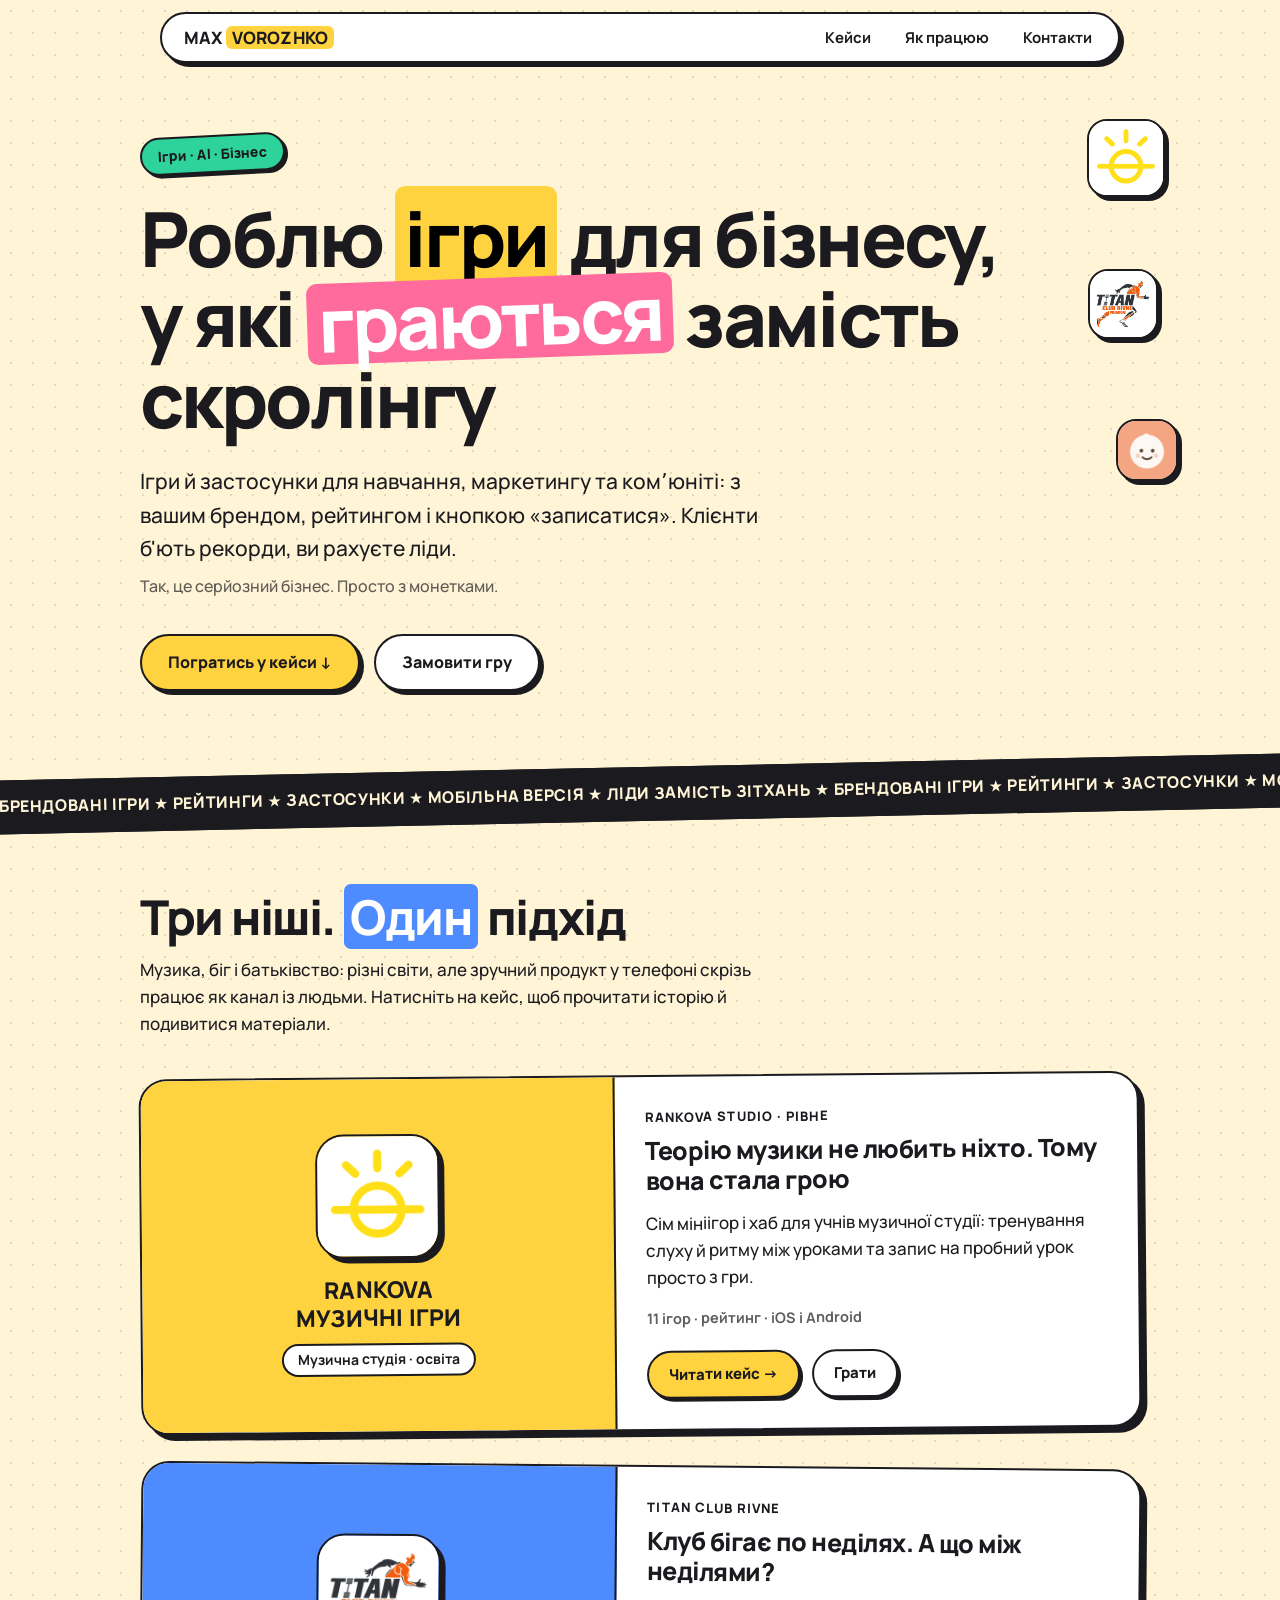
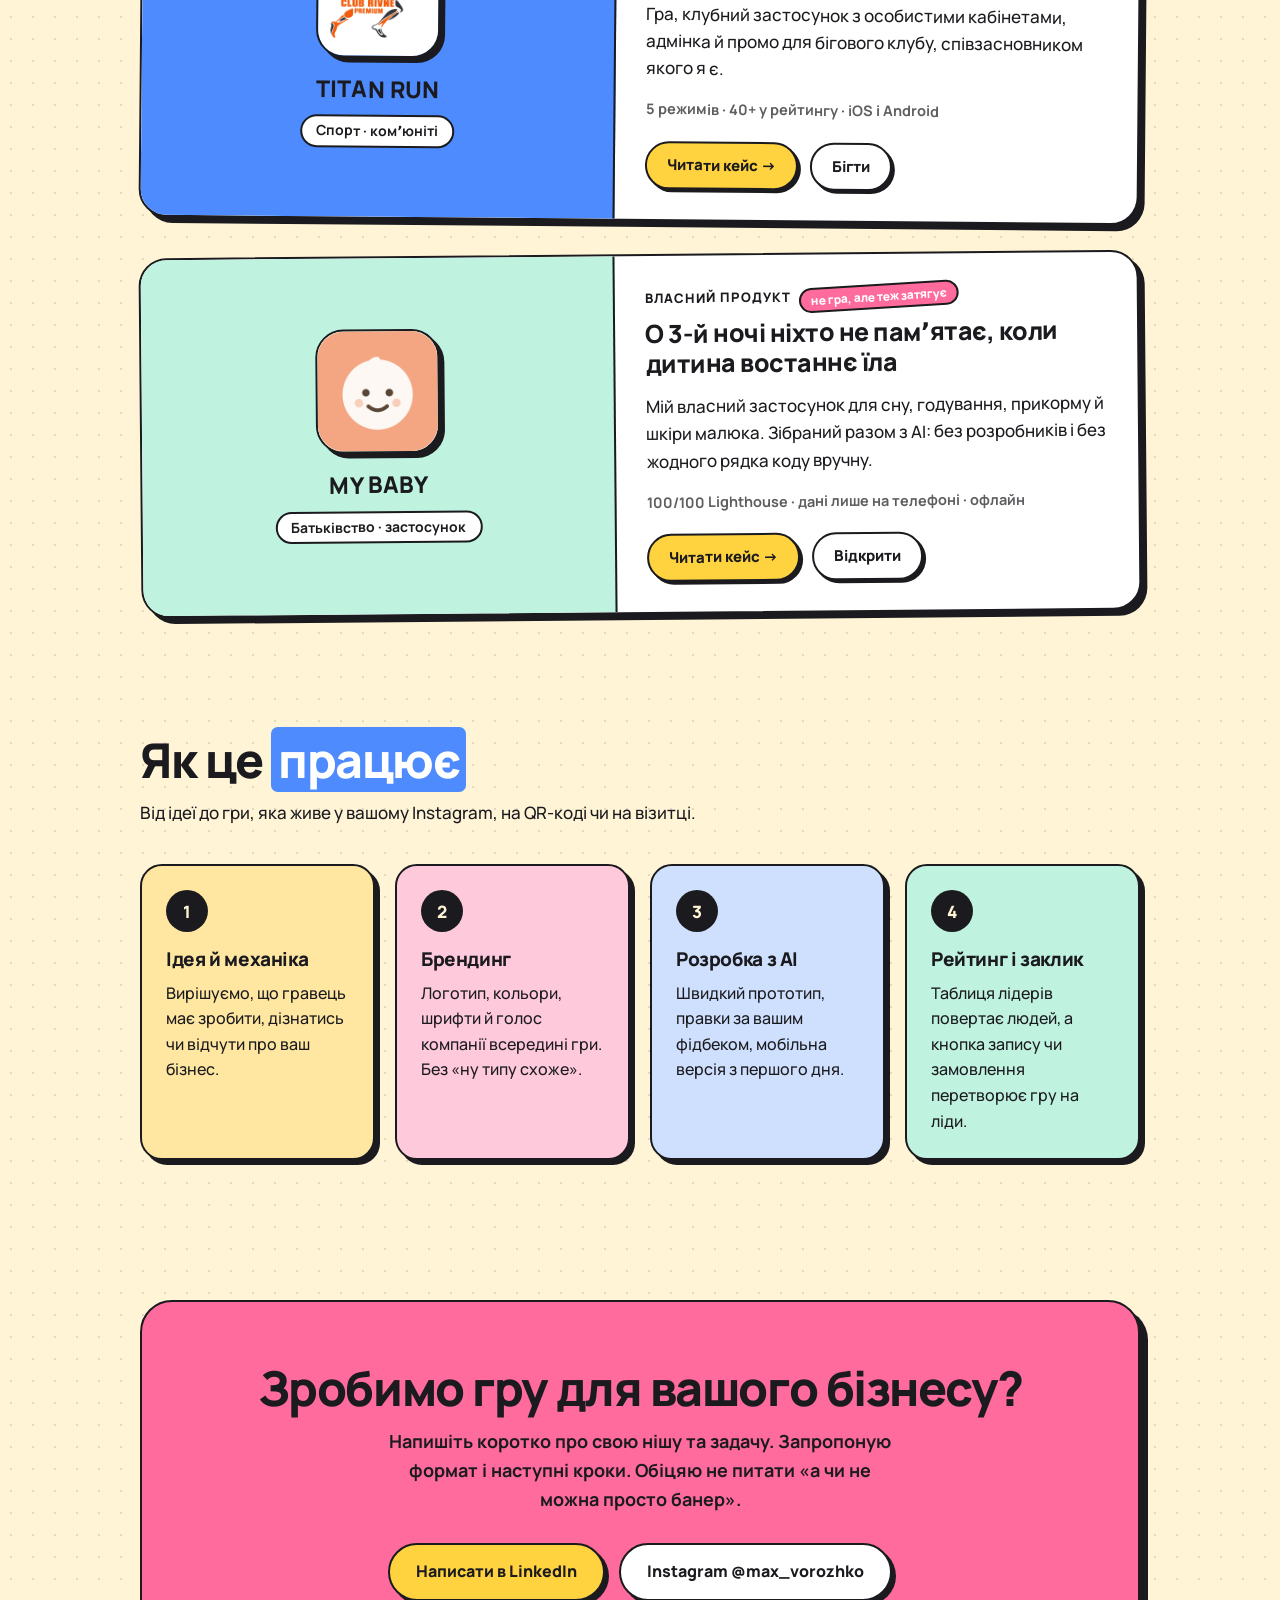
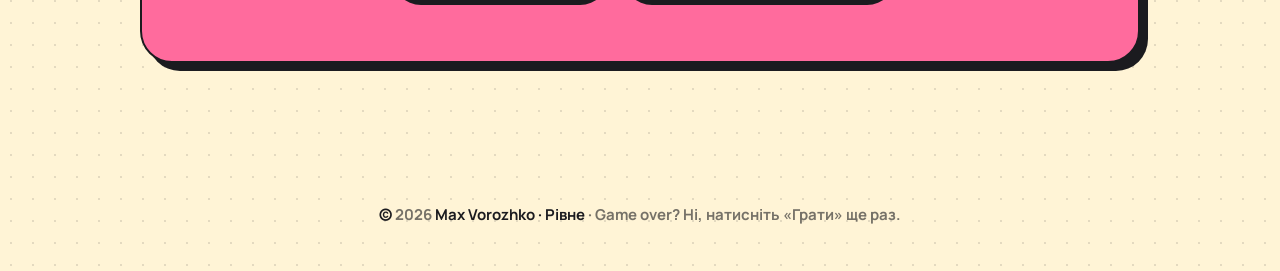
==== commit 91f623c7: "My Baby case: AI-case carousel, promo video, how-it-was-built story and results Co-Authored-By: Clau" ====
--- a/ig/index.html
+++ b/ig/index.html
@@ -19,7 +19,7 @@
 <link rel="preconnect" href="https://fonts.googleapis.com">
 <link rel="preconnect" href="https://fonts.gstatic.com" crossorigin>
 <link href="https://fonts.googleapis.com/css2?family=Manrope:wght@500;700;800&display=swap" rel="stylesheet">
-<link rel="stylesheet" href="../css/site.css?v=5">
+<link rel="stylesheet" href="../css/site.css?v=6">
 </head><style>.f3{top:206px!important}.f4{top:356px!important;right:8%!important}</style>
 <body data-ig="1">
 
@@ -99,8 +99,8 @@
         <div class="body">
           <div class="meta">Власний продукт <span class="badge">не гра, але теж затягує</span></div>
           <h3><a href="../cases/my-baby/?from=ig">О 3-й ночі ніхто не памʼятає, коли дитина востаннє їла</a></h3>
-          <p class="teaser">Мій власний застосунок для сну, годування, прикорму й шкіри малюка. Зроблений за кілька вечорів, бо готові не підійшли.</p>
-          <p class="keys">4 розділи · дані лише на телефоні · офлайн</p>
+          <p class="teaser">Мій власний застосунок для сну, годування, прикорму й шкіри малюка. Зібраний разом з AI: без розробників і без жодного рядка коду вручну.</p>
+          <p class="keys">100/100 Lighthouse · дані лише на телефоні · офлайн</p>
           <div class="links"><a class="btn y" href="../cases/my-baby/?from=ig">Читати кейс →</a><a class="btn" href="https://max-vorozhko.github.io/My-baby/" target="_blank" rel="noopener">Відкрити</a></div>
         </div>
       </article>
@@ -140,6 +140,6 @@
 </footer>
 <dialog class="lb" aria-label="Перегляд слайда"><div class="lb-in"><img alt=""><button class="x" type="button" aria-label="Закрити">✕</button><button class="pv" type="button" aria-label="Попередній">←</button><button class="nx" type="button" aria-label="Наступний">→</button><div class="cap"></div></div></dialog>
 <script>document.getElementById('y').textContent = new Date().getFullYear();</script>
-<script src="../js/site.js?v=5"></script>
+<script src="../js/site.js?v=6"></script>
 </body>
 </html>
